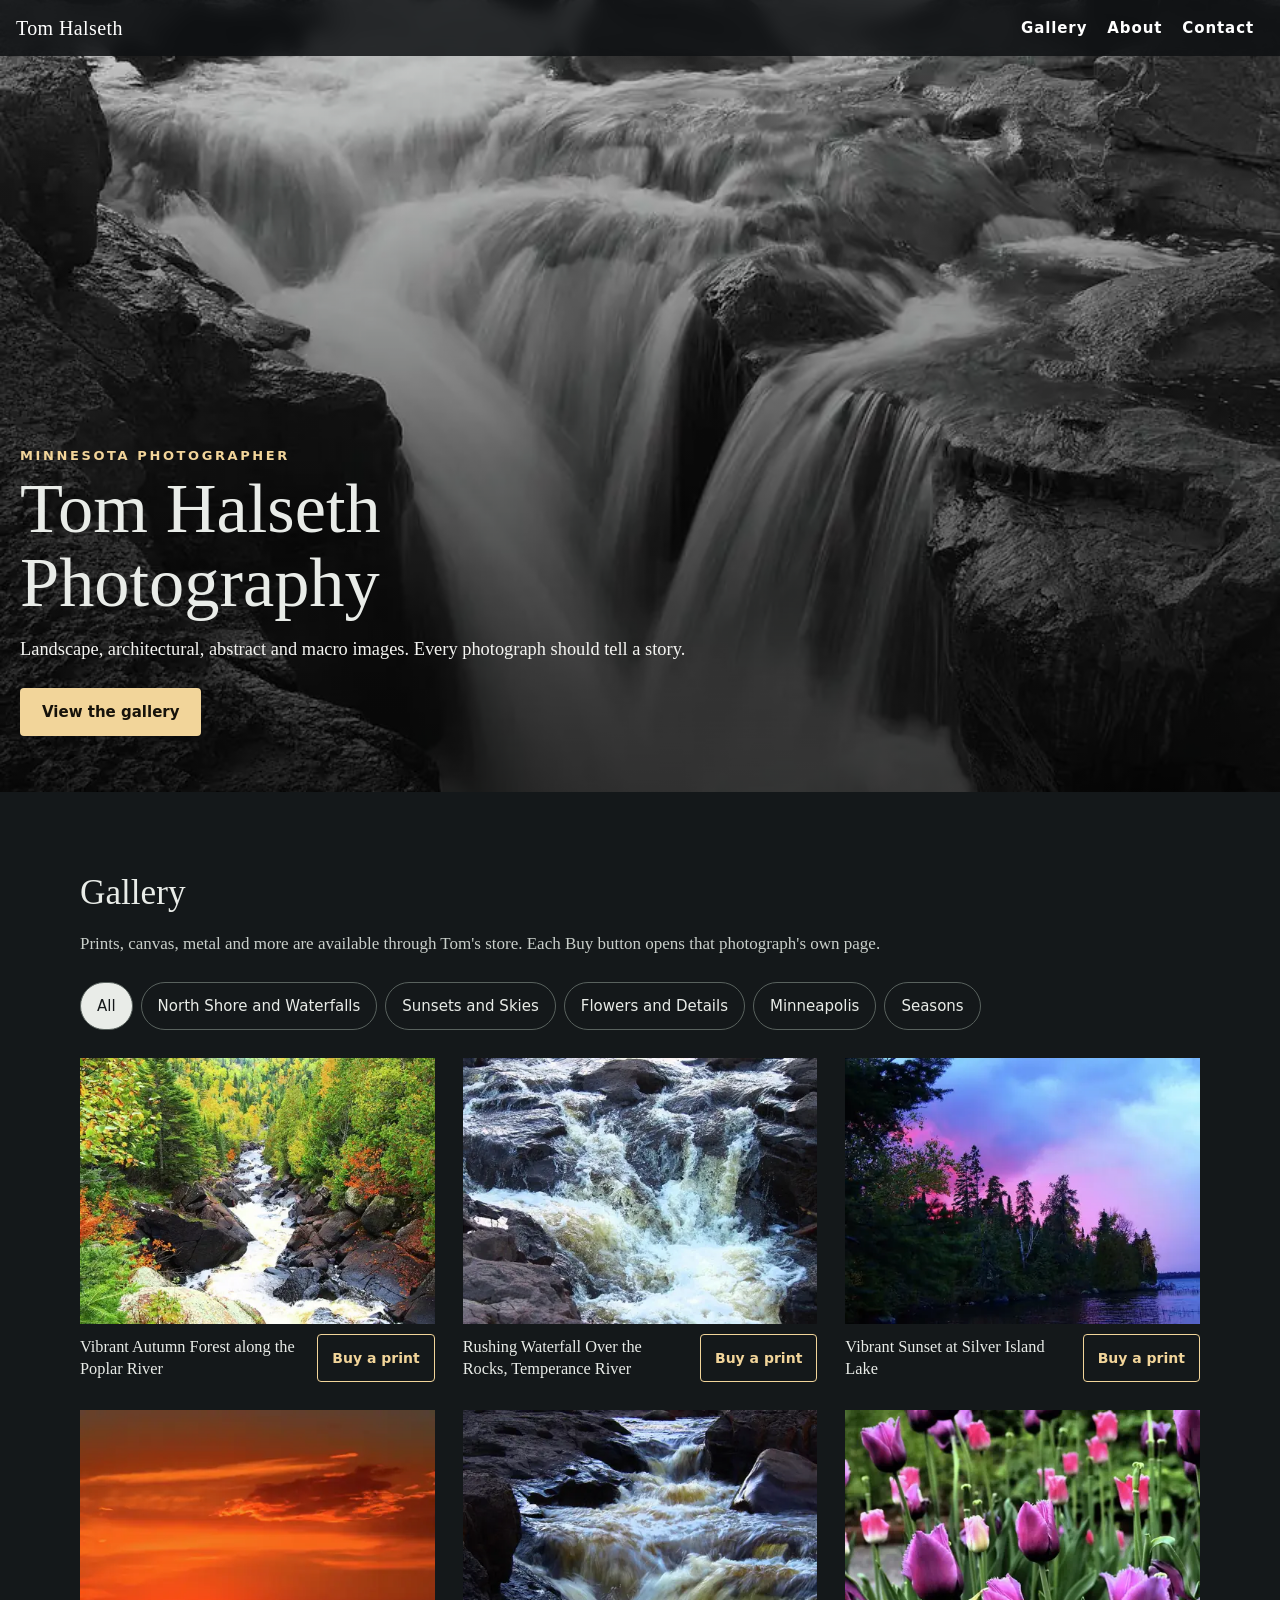
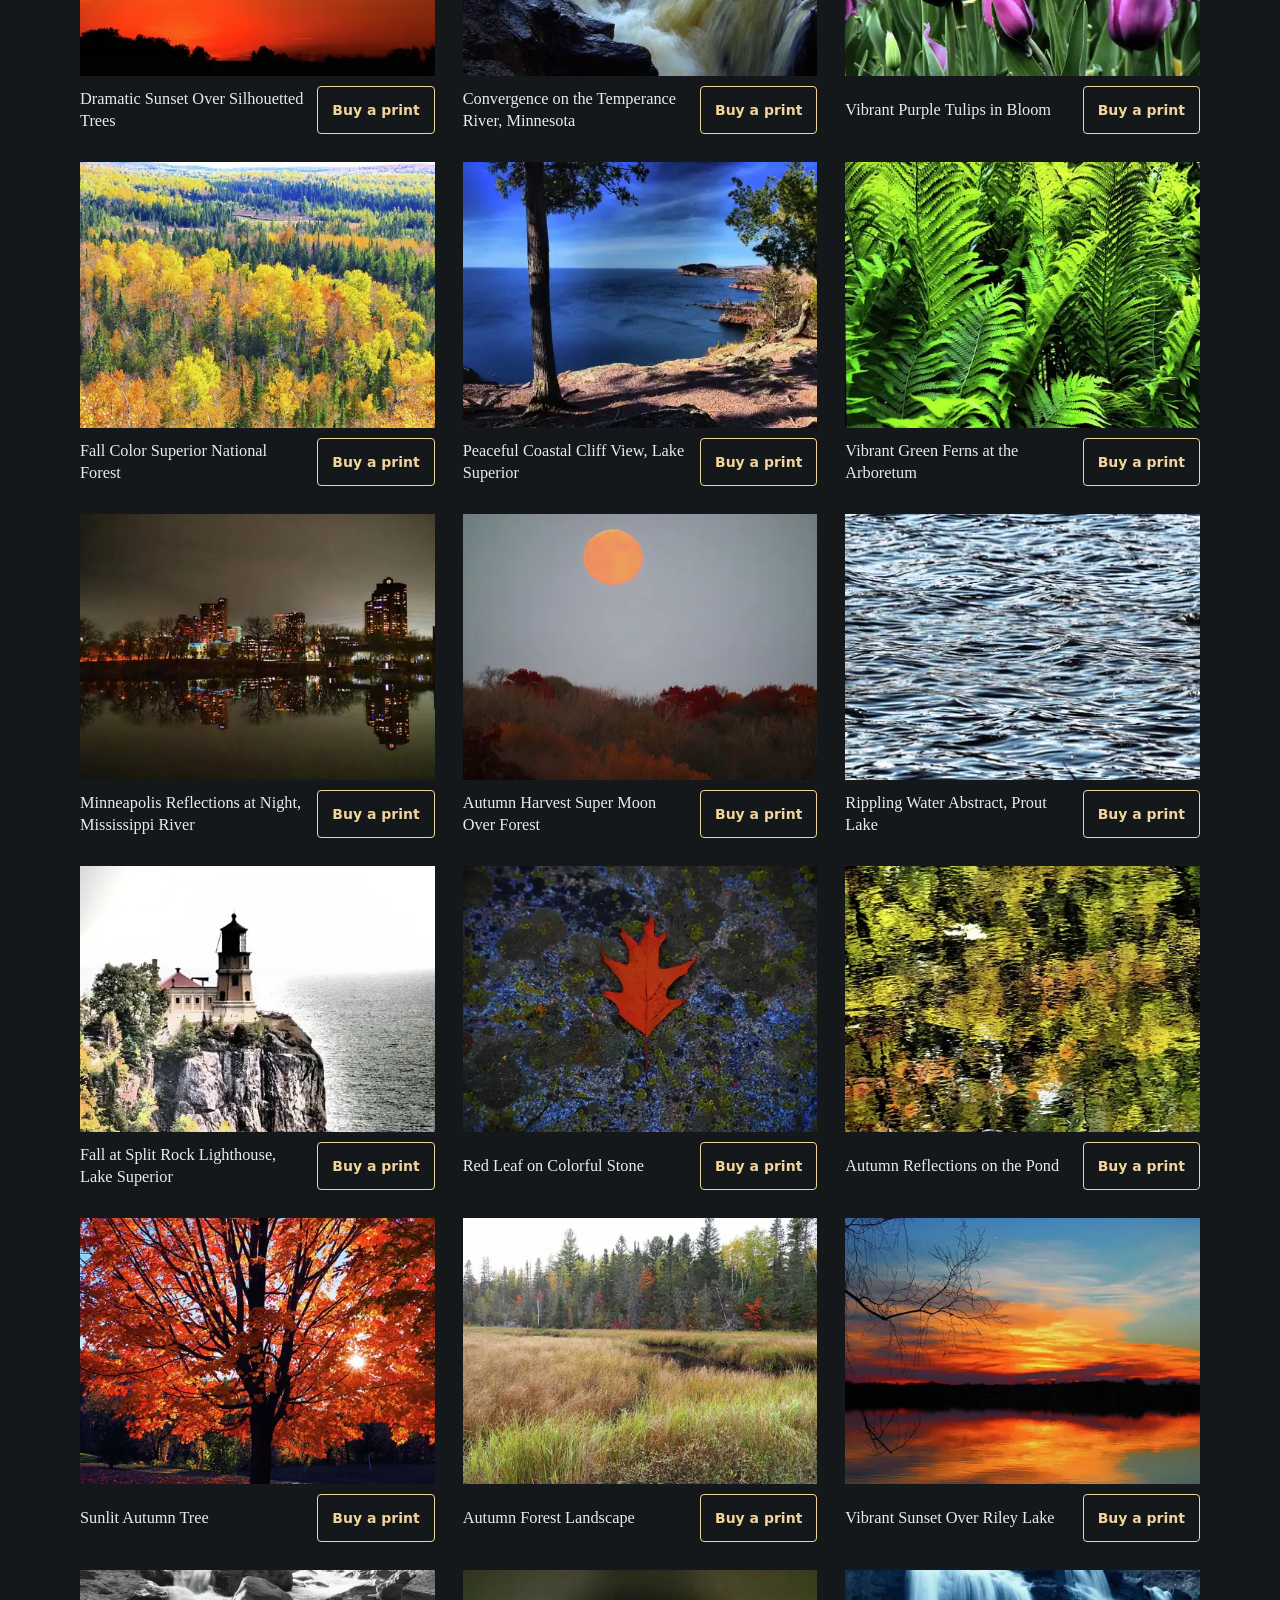
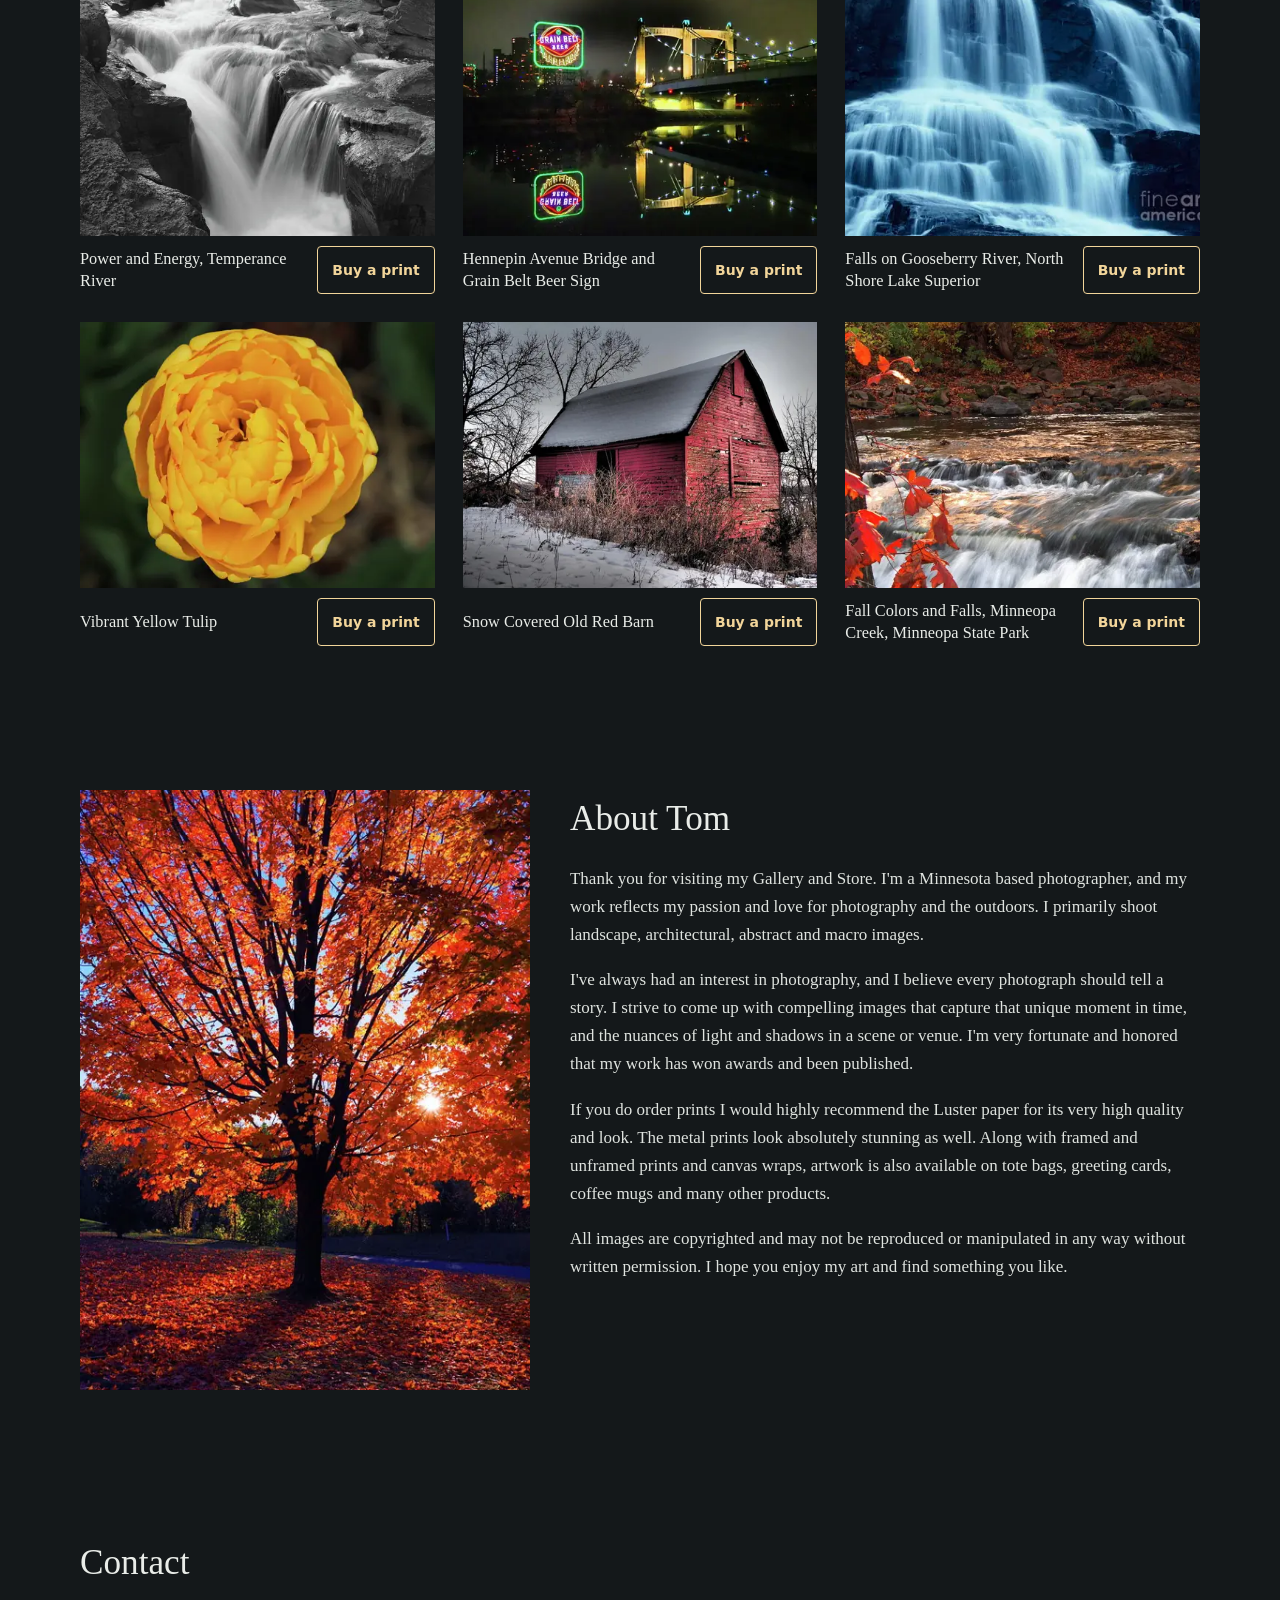
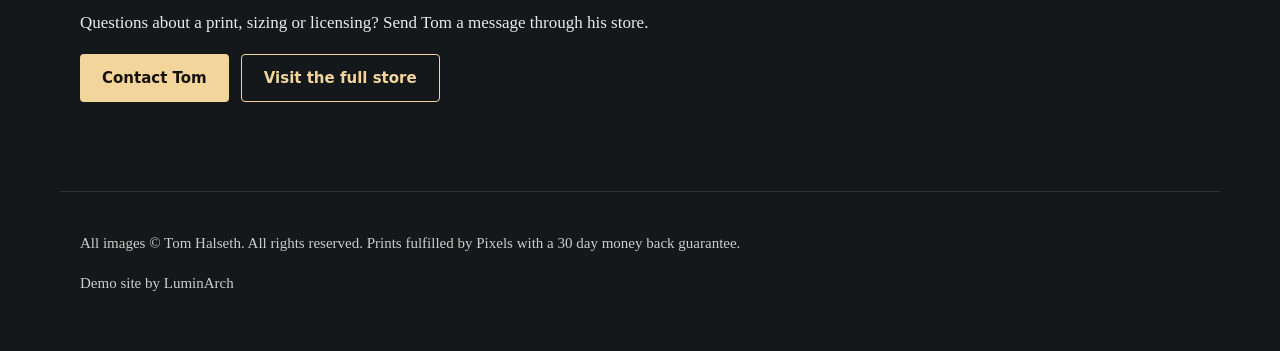
==== index.html @ 90cda613 "Tom Halseth demo portfolio" ====
<!doctype html><html lang="en"><head><meta charset="utf-8"><meta name="viewport" content="width=device-width,initial-scale=1">
<title>Tom Halseth Photography | Minnesota Landscape Photographer</title>
<meta name="description" content="Tom Halseth is a Minnesota based photographer of landscape, architectural, abstract and macro images, from Lake Superior&#x27;s North Shore to Minneapolis."><meta name="robots" content="noindex, nofollow"><link rel="canonical" href="https://daveo820.github.io/tom-halseth-demo/">
<meta property="og:title" content="Tom Halseth Photography"><meta property="og:description" content="Tom Halseth is a Minnesota based photographer of landscape, architectural, abstract and macro images, from Lake Superior&#x27;s North Shore to Minneapolis."><meta property="og:image" content="https://daveo820.github.io/tom-halseth-demo/img/power-and-energy-temperance-river-tom-halseth-900.webp"><link rel="icon" href="data:,"><meta name="theme-color" content="#14181a">
<link rel="preload" as="image" href="img/power-and-energy-temperance-river-tom-halseth-hero.webp" fetchpriority="high">
<style>*{box-sizing:border-box}html{scroll-behavior:smooth}body{margin:0;font:17px/1.65 Georgia,"Iowan Old Style",serif;color:#e9ece8;background:#14181a}
a{color:#f2d59a}img{max-width:100%;height:auto;display:block}
.skip{position:absolute;left:-999px;top:0;background:#f2d59a;color:#111;padding:12px}.skip:focus{left:8px;z-index:9}
.vh{position:absolute;width:1px;height:1px;overflow:hidden;clip:rect(0 0 0 0)}
.top{position:fixed;inset:0 0 auto;z-index:5;display:flex;justify-content:space-between;align-items:center;padding:4px 16px;background:rgba(14,17,19,.86);backdrop-filter:blur(8px)}
.brand,.top nav a{color:#fff;text-decoration:none;min-height:48px;display:inline-flex;align-items:center;padding:0 10px;font:600 15px/1 system-ui,sans-serif;letter-spacing:.06em}
.brand{font:400 20px/1 Georgia,serif;letter-spacing:.02em;padding-left:0}
.hero{position:relative;min-height:88vh;display:grid;align-items:end;overflow:hidden}
.hero>img{position:absolute;inset:0;width:100%;height:100%;object-fit:cover}
.hero:after{content:"";position:absolute;inset:0;background:linear-gradient(180deg,rgba(0,0,0,.15),rgba(0,0,0,.72))}
.hero-t{position:relative;z-index:1;padding:0 20px 56px;max-width:760px}
.eyebrow{font:600 13px/1 system-ui,sans-serif;letter-spacing:.2em;text-transform:uppercase;color:#f2d59a;margin:0 0 10px}
h1{font-weight:400;font-size:clamp(2.3rem,7vw,4.4rem);line-height:1.05;margin:0 0 14px}
.lede{font-size:1.15rem;margin:0 0 24px;color:#f4f4f1}
.btn{display:inline-flex;align-items:center;min-height:48px;padding:0 22px;border-radius:4px;background:#f2d59a;color:#16120a;font:600 15px/1 system-ui,sans-serif;text-decoration:none}
.btn.ghost{background:transparent;color:#f2d59a;border:1px solid #f2d59a}
.wrap{max-width:1160px;margin:0 auto;padding:72px 20px}
h2{font-weight:400;font-size:2.2rem;margin:0 0 8px}.sub{color:#c9cfca;margin:0 0 24px}
.filters{display:flex;flex-wrap:wrap;gap:8px;margin-bottom:28px}
.f{min-height:48px;padding:0 16px;border-radius:24px;border:1px solid #59625e;background:transparent;color:#e9ece8;font:500 15px system-ui,sans-serif;cursor:pointer}
.f[aria-pressed=true]{background:#e9ece8;color:#14181a}
.grid{list-style:none;padding:0;margin:0;display:grid;gap:28px;grid-template-columns:repeat(auto-fill,minmax(300px,1fr))}
.card[hidden]{display:none}.open{all:unset;cursor:zoom-in;display:block;aspect-ratio:4/3;overflow:hidden;background:#20262a}
.open img{width:100%;height:100%;object-fit:cover;transition:transform .5s}.open:hover img{transform:scale(1.03)}.open:focus-visible{outline:3px solid #f2d59a}
.meta{display:flex;justify-content:space-between;align-items:center;gap:12px;padding-top:10px}
h3{font-weight:400;font-size:1.02rem;margin:0;line-height:1.35}
.buy{flex:none;min-height:48px;display:inline-flex;align-items:center;padding:0 14px;border:1px solid #f2d59a;border-radius:4px;color:#f2d59a;text-decoration:none;font:600 14px system-ui,sans-serif}
.about{display:grid;gap:40px;align-items:start}@media(min-width:800px){.about{grid-template-columns:1fr 1.4fr}}
.about p{color:#dfe3df}.row{display:flex;gap:12px;flex-wrap:wrap}
.foot{padding-top:24px;padding-bottom:40px;border-top:1px solid #2b3236;color:#c9cfca;font-size:15px}
dialog{border:0;padding:0;background:rgba(8,10,11,.96);color:#fff;width:100vw;height:100vh;max-width:none;max-height:none}
dialog[open]{display:flex;align-items:center;justify-content:center}dialog figure{margin:0;max-width:min(1100px,92vw)}
dialog img{max-height:78vh;width:auto;margin:auto}figcaption{display:flex;justify-content:space-between;align-items:center;gap:12px;padding-top:12px}
.x,.nav{position:absolute;min-width:48px;min-height:48px;border:0;background:rgba(255,255,255,.12);color:#fff;font-size:28px;border-radius:24px;cursor:pointer}
.x{top:12px;right:12px}.prev{left:8px}.next{right:8px}
@media(max-width:600px){.top nav a{padding:0 7px;font-size:14px}.brand{font-size:17px}.hero{min-height:78vh}.nav{bottom:16px}}
</style>
<script type="application/ld+json">[{"@context": "https://schema.org", "@type": "Person", "name": "Tom Halseth", "jobTitle": "Photographer", "url": "https://daveo820.github.io/tom-halseth-demo/", "image": "https://daveo820.github.io/tom-halseth-demo/img/power-and-energy-temperance-river-tom-halseth-900.webp", "homeLocation": {"@type": "Place", "name": "Minnesota"}, "sameAs": ["https://tom-halseth.pixels.com"], "description": "Tom Halseth is a Minnesota based photographer of landscape, architectural, abstract and macro images, from Lake Superior's North Shore to Minneapolis."}, {"@context": "https://schema.org", "@type": "ImageGallery", "name": "Tom Halseth Photography", "url": "https://daveo820.github.io/tom-halseth-demo/", "author": {"@type": "Person", "name": "Tom Halseth"}, "image": [{"@type": "ImageObject", "name": "Vibrant Autumn Forest along the Poplar River", "contentUrl": "https://daveo820.github.io/tom-halseth-demo/img/vibrant-autumn-forest-along-the-poplar-river-tom-halseth-900.webp", "url": "https://tom-halseth.pixels.com/featured/vibrant-autumn-forest-along-the-poplar-river-tom-halseth.html", "creator": {"@type": "Person", "name": "Tom Halseth"}}, {"@type": "ImageObject", "name": "Rushing Waterfall Over the Rocks, Temperance River", "contentUrl": "https://daveo820.github.io/tom-halseth-demo/img/rushing-waterfall-over-the-rocks-temperance-river-tom-halseth-900.webp", "url": "https://tom-halseth.pixels.com/featured/rushing-waterfall-over-the-rocks-temperance-river-tom-halseth.html", "creator": {"@type": "Person", "name": "Tom Halseth"}}, {"@type": "ImageObject", "name": "Vibrant Sunset at Silver Island Lake", "contentUrl": "https://daveo820.github.io/tom-halseth-demo/img/vibrant-sunset-over-a-bay-at-silver-island-lake-tom-halseth-900.webp", "url": "https://tom-halseth.pixels.com/featured/vibrant-sunset-over-a-bay-at-silver-island-lake-tom-halseth.html", "creator": {"@type": "Person", "name": "Tom Halseth"}}, {"@type": "ImageObject", "name": "Dramatic Sunset Over Silhouetted Trees", "contentUrl": "https://daveo820.github.io/tom-halseth-demo/img/dramatic-sunset-over-silhouetted-trees-tom-halseth-900.webp", "url": "https://tom-halseth.pixels.com/featured/dramatic-sunset-over-silhouetted-trees-tom-halseth.html", "creator": {"@type": "Person", "name": "Tom Halseth"}}, {"@type": "ImageObject", "name": "Convergence on the Temperance River, Minnesota", "contentUrl": "https://daveo820.github.io/tom-halseth-demo/img/convergence-on-the-temperance-river-tom-halseth-900.webp", "url": "https://tom-halseth.pixels.com/featured/convergence-on-the-temperance-river-tom-halseth.html", "creator": {"@type": "Person", "name": "Tom Halseth"}}, {"@type": "ImageObject", "name": "Vibrant Purple Tulips in Bloom", "contentUrl": "https://daveo820.github.io/tom-halseth-demo/img/vibrant-purple-tulips-in-bloom-tom-halseth-900.webp", "url": "https://tom-halseth.pixels.com/featured/vibrant-purple-tulips-in-bloom-tom-halseth.html", "creator": {"@type": "Person", "name": "Tom Halseth"}}, {"@type": "ImageObject", "name": "Fall Color Superior National Forest", "contentUrl": "https://daveo820.github.io/tom-halseth-demo/img/fall-in-superior-national-forest-tom-halseth-900.webp", "url": "https://tom-halseth.pixels.com/featured/fall-color-superior-national-forest-tom-halseth.html", "creator": {"@type": "Person", "name": "Tom Halseth"}}, {"@type": "ImageObject", "name": "Peaceful Coastal Cliff View, Lake Superior", "contentUrl": "https://daveo820.github.io/tom-halseth-demo/img/peaceful-coastal-cliff-view-lake-superior-tom-halseth-900.webp", "url": "https://tom-halseth.pixels.com/featured/peaceful-coastal-cliff-view-lake-superior-tom-halseth.html", "creator": {"@type": "Person", "name": "Tom Halseth"}}, {"@type": "ImageObject", "name": "Vibrant Green Ferns at the Arboretum", "contentUrl": "https://daveo820.github.io/tom-halseth-demo/img/vibrant-green-ferns-at-the-arboretum-tom-halseth-900.webp", "url": "https://tom-halseth.pixels.com/featured/vibrant-green-ferns-at-the-arboretum-tom-halseth.html", "creator": {"@type": "Person", "name": "Tom Halseth"}}, {"@type": "ImageObject", "name": "Minneapolis Reflections at Night, Mississippi River", "contentUrl": "https://daveo820.github.io/tom-halseth-demo/img/minneapolis-reflections-at-night-mississippi-river-tom-halseth-900.webp", "url": "https://tom-halseth.pixels.com/featured/minneapolis-reflections-at-night-mississippi-river-tom-halseth.html", "creator": {"@type": "Person", "name": "Tom Halseth"}}, {"@type": "ImageObject", "name": "Autumn Harvest Super Moon Over Forest", "contentUrl": "https://daveo820.github.io/tom-halseth-demo/img/autumn-harvest-super-moon-over-forest-tom-halseth-900.webp", "url": "https://tom-halseth.pixels.com/featured/autumn-harvest-super-moon-over-forest-tom-halseth.html", "creator": {"@type": "Person", "name": "Tom Halseth"}}, {"@type": "ImageObject", "name": "Rippling Water Abstract, Prout Lake", "contentUrl": "https://daveo820.github.io/tom-halseth-demo/img/rippling-water-abstract-prout-lake-tom-halseth-900.webp", "url": "https://tom-halseth.pixels.com/featured/rippling-water-abstract-prout-lake-tom-halseth.html", "creator": {"@type": "Person", "name": "Tom Halseth"}}, {"@type": "ImageObject", "name": "Fall at Split Rock Lighthouse, Lake Superior", "contentUrl": "https://daveo820.github.io/tom-halseth-demo/img/fall-at-split-rock-lighthouse-lake-superior-tom-halseth-900.webp", "url": "https://tom-halseth.pixels.com/featured/fall-at-split-rock-lighthouse-lake-superior-tom-halseth.html", "creator": {"@type": "Person", "name": "Tom Halseth"}}, {"@type": "ImageObject", "name": "Red Leaf on Colorful Stone", "contentUrl": "https://daveo820.github.io/tom-halseth-demo/img/red-leaf-on-colorful-stone-tom-halseth-900.webp", "url": "https://tom-halseth.pixels.com/featured/red-leaf-on-colorful-stone-tom-halseth.html", "creator": {"@type": "Person", "name": "Tom Halseth"}}, {"@type": "ImageObject", "name": "Autumn Reflections on the Pond", "contentUrl": "https://daveo820.github.io/tom-halseth-demo/img/autumn-reflections-on-the-pond-tom-halseth-900.webp", "url": "https://tom-halseth.pixels.com/featured/autumn-reflections-on-the-pond-tom-halseth.html", "creator": {"@type": "Person", "name": "Tom Halseth"}}, {"@type": "ImageObject", "name": "Sunlit Autumn Tree", "contentUrl": "https://daveo820.github.io/tom-halseth-demo/img/sunlit-autumn-tree-tom-halseth-900.webp", "url": "https://tom-halseth.pixels.com/featured/sunlit-autumn-tree-tom-halseth.html", "creator": {"@type": "Person", "name": "Tom Halseth"}}, {"@type": "ImageObject", "name": "Autumn Forest Landscape", "contentUrl": "https://daveo820.github.io/tom-halseth-demo/img/autumn-forest-landscape-tom-halseth-900.webp", "url": "https://tom-halseth.pixels.com/featured/autumn-forest-landscape-tom-halseth.html", "creator": {"@type": "Person", "name": "Tom Halseth"}}, {"@type": "ImageObject", "name": "Vibrant Sunset Over Riley Lake", "contentUrl": "https://daveo820.github.io/tom-halseth-demo/img/vibrant-sunset-over-riley-lake-tom-halseth-900.webp", "url": "https://tom-halseth.pixels.com/featured/vibrant-sunset-over-riley-lake-tom-halseth.html", "creator": {"@type": "Person", "name": "Tom Halseth"}}, {"@type": "ImageObject", "name": "Power and Energy, Temperance River", "contentUrl": "https://daveo820.github.io/tom-halseth-demo/img/power-and-energy-temperance-river-tom-halseth-900.webp", "url": "https://tom-halseth.pixels.com/featured/power-and-energy-temperance-river-tom-halseth.html", "creator": {"@type": "Person", "name": "Tom Halseth"}}, {"@type": "ImageObject", "name": "Hennepin Avenue Bridge and Grain Belt Beer Sign", "contentUrl": "https://daveo820.github.io/tom-halseth-demo/img/hennepin-avenue-bridge-and-grain-belt-beer-sign-tom-halseth-900.webp", "url": "https://tom-halseth.pixels.com/featured/hennepin-avenue-bridge-and-grain-belt-beer-sign-tom-halseth.html", "creator": {"@type": "Person", "name": "Tom Halseth"}}, {"@type": "ImageObject", "name": "Falls on Gooseberry River, North Shore Lake Superior", "contentUrl": "https://daveo820.github.io/tom-halseth-demo/img/at-the-falls-tom-halseth-900.webp", "url": "https://tom-halseth.pixels.com/featured/falls-on-gooseberry-river-north-shore-lake-superior-tom-halseth.html", "creator": {"@type": "Person", "name": "Tom Halseth"}}, {"@type": "ImageObject", "name": "Vibrant Yellow Tulip", "contentUrl": "https://daveo820.github.io/tom-halseth-demo/img/vibrant-yellow-tulip-tom-halseth-900.webp", "url": "https://tom-halseth.pixels.com/featured/vibrant-yellow-tulip-tom-halseth.html", "creator": {"@type": "Person", "name": "Tom Halseth"}}, {"@type": "ImageObject", "name": "Snow Covered Old Red Barn", "contentUrl": "https://daveo820.github.io/tom-halseth-demo/img/abandoned-but-still-standin-tom-halseth-900.webp", "url": "https://tom-halseth.pixels.com/featured/snow-covered-old-red-barn-tom-halseth.html", "creator": {"@type": "Person", "name": "Tom Halseth"}}, {"@type": "ImageObject", "name": "Fall Colors and Falls, Minneopa Creek, Minneopa State Park", "contentUrl": "https://daveo820.github.io/tom-halseth-demo/img/fall-at-minneopa-creek-minneopa-state-park-tom-halseth-900.webp", "url": "https://tom-halseth.pixels.com/featured/fall-colors-and-falls-minneopa-creek-minneopa-state-park-tom-halseth.html", "creator": {"@type": "Person", "name": "Tom Halseth"}}]}]</script></head><body>
<a class="skip" href="#main">Skip to content</a>
<header class="top"><a class="brand" href="#top">Tom Halseth</a><nav aria-label="Main"><a href="#gallery">Gallery</a><a href="#about">About</a><a href="#contact">Contact</a></nav></header>
<main id="main">
<section class="hero" id="top"><img src="img/power-and-energy-temperance-river-tom-halseth-hero.webp" width="900" height="675" alt="Power and Energy, Temperance River, photograph by Tom Halseth" fetchpriority="high" decoding="async">
<div class="hero-t"><p class="eyebrow">Minnesota photographer</p><h1>Tom Halseth Photography</h1><p class="lede">Landscape, architectural, abstract and macro images. Every photograph should tell a story.</p><a class="btn" href="#gallery">View the gallery</a></div></section>
<section id="gallery" class="wrap" aria-labelledby="g-h"><h2 id="g-h">Gallery</h2><p class="sub">Prints, canvas, metal and more are available through Tom's store. Each Buy button opens that photograph's own page.</p>
<div class="filters" role="group" aria-label="Filter by collection"><button type="button" class="f" data-f="all" aria-pressed="true">All</button><button type="button" class="f" data-f="north" aria-pressed="false">North Shore and Waterfalls</button><button type="button" class="f" data-f="sky" aria-pressed="false">Sunsets and Skies</button><button type="button" class="f" data-f="macro" aria-pressed="false">Flowers and Details</button><button type="button" class="f" data-f="city" aria-pressed="false">Minneapolis</button><button type="button" class="f" data-f="seasons" aria-pressed="false">Seasons</button></div>
<ul class="grid"><li class="card" data-c="north"><button class="open" type="button" data-i="0" aria-label="View Vibrant Autumn Forest along the Poplar River larger"><img src="img/vibrant-autumn-forest-along-the-poplar-river-tom-halseth-480.webp" srcset="img/vibrant-autumn-forest-along-the-poplar-river-tom-halseth-480.webp 480w, img/vibrant-autumn-forest-along-the-poplar-river-tom-halseth-900.webp 900w" sizes="(min-width:1100px) 360px,(min-width:700px) 45vw,100vw" width="900" height="675" alt="Vibrant Autumn Forest along the Poplar River, photograph by Tom Halseth" loading="lazy" decoding="async"></button><div class="meta"><h3>Vibrant Autumn Forest along the Poplar River</h3><a class="buy" href="https://tom-halseth.pixels.com/featured/vibrant-autumn-forest-along-the-poplar-river-tom-halseth.html" rel="noopener">Buy a print<span class="vh"> of Vibrant Autumn Forest along the Poplar River</span></a></div></li><li class="card" data-c="north"><button class="open" type="button" data-i="1" aria-label="View Rushing Waterfall Over the Rocks, Temperance River larger"><img src="img/rushing-waterfall-over-the-rocks-temperance-river-tom-halseth-480.webp" srcset="img/rushing-waterfall-over-the-rocks-temperance-river-tom-halseth-480.webp 480w, img/rushing-waterfall-over-the-rocks-temperance-river-tom-halseth-900.webp 900w" sizes="(min-width:1100px) 360px,(min-width:700px) 45vw,100vw" width="900" height="675" alt="Rushing Waterfall Over the Rocks, Temperance River, photograph by Tom Halseth" loading="lazy" decoding="async"></button><div class="meta"><h3>Rushing Waterfall Over the Rocks, Temperance River</h3><a class="buy" href="https://tom-halseth.pixels.com/featured/rushing-waterfall-over-the-rocks-temperance-river-tom-halseth.html" rel="noopener">Buy a print<span class="vh"> of Rushing Waterfall Over the Rocks, Temperance River</span></a></div></li><li class="card" data-c="sky"><button class="open" type="button" data-i="2" aria-label="View Vibrant Sunset at Silver Island Lake larger"><img src="img/vibrant-sunset-over-a-bay-at-silver-island-lake-tom-halseth-480.webp" srcset="img/vibrant-sunset-over-a-bay-at-silver-island-lake-tom-halseth-480.webp 480w, img/vibrant-sunset-over-a-bay-at-silver-island-lake-tom-halseth-900.webp 900w" sizes="(min-width:1100px) 360px,(min-width:700px) 45vw,100vw" width="900" height="675" alt="Vibrant Sunset at Silver Island Lake, photograph by Tom Halseth" loading="lazy" decoding="async"></button><div class="meta"><h3>Vibrant Sunset at Silver Island Lake</h3><a class="buy" href="https://tom-halseth.pixels.com/featured/vibrant-sunset-over-a-bay-at-silver-island-lake-tom-halseth.html" rel="noopener">Buy a print<span class="vh"> of Vibrant Sunset at Silver Island Lake</span></a></div></li><li class="card" data-c="sky"><button class="open" type="button" data-i="3" aria-label="View Dramatic Sunset Over Silhouetted Trees larger"><img src="img/dramatic-sunset-over-silhouetted-trees-tom-halseth-480.webp" srcset="img/dramatic-sunset-over-silhouetted-trees-tom-halseth-480.webp 480w, img/dramatic-sunset-over-silhouetted-trees-tom-halseth-900.webp 900w" sizes="(min-width:1100px) 360px,(min-width:700px) 45vw,100vw" width="900" height="675" alt="Dramatic Sunset Over Silhouetted Trees, photograph by Tom Halseth" loading="lazy" decoding="async"></button><div class="meta"><h3>Dramatic Sunset Over Silhouetted Trees</h3><a class="buy" href="https://tom-halseth.pixels.com/featured/dramatic-sunset-over-silhouetted-trees-tom-halseth.html" rel="noopener">Buy a print<span class="vh"> of Dramatic Sunset Over Silhouetted Trees</span></a></div></li><li class="card" data-c="north"><button class="open" type="button" data-i="4" aria-label="View Convergence on the Temperance River, Minnesota larger"><img src="img/convergence-on-the-temperance-river-tom-halseth-480.webp" srcset="img/convergence-on-the-temperance-river-tom-halseth-480.webp 480w, img/convergence-on-the-temperance-river-tom-halseth-900.webp 900w" sizes="(min-width:1100px) 360px,(min-width:700px) 45vw,100vw" width="900" height="675" alt="Convergence on the Temperance River, Minnesota, photograph by Tom Halseth" loading="lazy" decoding="async"></button><div class="meta"><h3>Convergence on the Temperance River, Minnesota</h3><a class="buy" href="https://tom-halseth.pixels.com/featured/convergence-on-the-temperance-river-tom-halseth.html" rel="noopener">Buy a print<span class="vh"> of Convergence on the Temperance River, Minnesota</span></a></div></li><li class="card" data-c="macro"><button class="open" type="button" data-i="5" aria-label="View Vibrant Purple Tulips in Bloom larger"><img src="img/vibrant-purple-tulips-in-bloom-tom-halseth-480.webp" srcset="img/vibrant-purple-tulips-in-bloom-tom-halseth-480.webp 480w, img/vibrant-purple-tulips-in-bloom-tom-halseth-900.webp 900w" sizes="(min-width:1100px) 360px,(min-width:700px) 45vw,100vw" width="900" height="675" alt="Vibrant Purple Tulips in Bloom, photograph by Tom Halseth" loading="lazy" decoding="async"></button><div class="meta"><h3>Vibrant Purple Tulips in Bloom</h3><a class="buy" href="https://tom-halseth.pixels.com/featured/vibrant-purple-tulips-in-bloom-tom-halseth.html" rel="noopener">Buy a print<span class="vh"> of Vibrant Purple Tulips in Bloom</span></a></div></li><li class="card" data-c="north"><button class="open" type="button" data-i="6" aria-label="View Fall Color Superior National Forest larger"><img src="img/fall-in-superior-national-forest-tom-halseth-480.webp" srcset="img/fall-in-superior-national-forest-tom-halseth-480.webp 480w, img/fall-in-superior-national-forest-tom-halseth-900.webp 900w" sizes="(min-width:1100px) 360px,(min-width:700px) 45vw,100vw" width="900" height="675" alt="Fall Color Superior National Forest, photograph by Tom Halseth" loading="lazy" decoding="async"></button><div class="meta"><h3>Fall Color Superior National Forest</h3><a class="buy" href="https://tom-halseth.pixels.com/featured/fall-color-superior-national-forest-tom-halseth.html" rel="noopener">Buy a print<span class="vh"> of Fall Color Superior National Forest</span></a></div></li><li class="card" data-c="north"><button class="open" type="button" data-i="7" aria-label="View Peaceful Coastal Cliff View, Lake Superior larger"><img src="img/peaceful-coastal-cliff-view-lake-superior-tom-halseth-480.webp" srcset="img/peaceful-coastal-cliff-view-lake-superior-tom-halseth-480.webp 480w, img/peaceful-coastal-cliff-view-lake-superior-tom-halseth-900.webp 900w" sizes="(min-width:1100px) 360px,(min-width:700px) 45vw,100vw" width="900" height="675" alt="Peaceful Coastal Cliff View, Lake Superior, photograph by Tom Halseth" loading="lazy" decoding="async"></button><div class="meta"><h3>Peaceful Coastal Cliff View, Lake Superior</h3><a class="buy" href="https://tom-halseth.pixels.com/featured/peaceful-coastal-cliff-view-lake-superior-tom-halseth.html" rel="noopener">Buy a print<span class="vh"> of Peaceful Coastal Cliff View, Lake Superior</span></a></div></li><li class="card" data-c="macro"><button class="open" type="button" data-i="8" aria-label="View Vibrant Green Ferns at the Arboretum larger"><img src="img/vibrant-green-ferns-at-the-arboretum-tom-halseth-480.webp" srcset="img/vibrant-green-ferns-at-the-arboretum-tom-halseth-480.webp 480w, img/vibrant-green-ferns-at-the-arboretum-tom-halseth-900.webp 900w" sizes="(min-width:1100px) 360px,(min-width:700px) 45vw,100vw" width="900" height="675" alt="Vibrant Green Ferns at the Arboretum, photograph by Tom Halseth" loading="lazy" decoding="async"></button><div class="meta"><h3>Vibrant Green Ferns at the Arboretum</h3><a class="buy" href="https://tom-halseth.pixels.com/featured/vibrant-green-ferns-at-the-arboretum-tom-halseth.html" rel="noopener">Buy a print<span class="vh"> of Vibrant Green Ferns at the Arboretum</span></a></div></li><li class="card" data-c="city"><button class="open" type="button" data-i="9" aria-label="View Minneapolis Reflections at Night, Mississippi River larger"><img src="img/minneapolis-reflections-at-night-mississippi-river-tom-halseth-480.webp" srcset="img/minneapolis-reflections-at-night-mississippi-river-tom-halseth-480.webp 480w, img/minneapolis-reflections-at-night-mississippi-river-tom-halseth-900.webp 900w" sizes="(min-width:1100px) 360px,(min-width:700px) 45vw,100vw" width="900" height="675" alt="Minneapolis Reflections at Night, Mississippi River, photograph by Tom Halseth" loading="lazy" decoding="async"></button><div class="meta"><h3>Minneapolis Reflections at Night, Mississippi River</h3><a class="buy" href="https://tom-halseth.pixels.com/featured/minneapolis-reflections-at-night-mississippi-river-tom-halseth.html" rel="noopener">Buy a print<span class="vh"> of Minneapolis Reflections at Night, Mississippi River</span></a></div></li><li class="card" data-c="sky"><button class="open" type="button" data-i="10" aria-label="View Autumn Harvest Super Moon Over Forest larger"><img src="img/autumn-harvest-super-moon-over-forest-tom-halseth-480.webp" srcset="img/autumn-harvest-super-moon-over-forest-tom-halseth-480.webp 480w, img/autumn-harvest-super-moon-over-forest-tom-halseth-900.webp 900w" sizes="(min-width:1100px) 360px,(min-width:700px) 45vw,100vw" width="900" height="675" alt="Autumn Harvest Super Moon Over Forest, photograph by Tom Halseth" loading="lazy" decoding="async"></button><div class="meta"><h3>Autumn Harvest Super Moon Over Forest</h3><a class="buy" href="https://tom-halseth.pixels.com/featured/autumn-harvest-super-moon-over-forest-tom-halseth.html" rel="noopener">Buy a print<span class="vh"> of Autumn Harvest Super Moon Over Forest</span></a></div></li><li class="card" data-c="macro"><button class="open" type="button" data-i="11" aria-label="View Rippling Water Abstract, Prout Lake larger"><img src="img/rippling-water-abstract-prout-lake-tom-halseth-480.webp" srcset="img/rippling-water-abstract-prout-lake-tom-halseth-480.webp 480w, img/rippling-water-abstract-prout-lake-tom-halseth-900.webp 900w" sizes="(min-width:1100px) 360px,(min-width:700px) 45vw,100vw" width="900" height="506" alt="Rippling Water Abstract, Prout Lake, photograph by Tom Halseth" loading="lazy" decoding="async"></button><div class="meta"><h3>Rippling Water Abstract, Prout Lake</h3><a class="buy" href="https://tom-halseth.pixels.com/featured/rippling-water-abstract-prout-lake-tom-halseth.html" rel="noopener">Buy a print<span class="vh"> of Rippling Water Abstract, Prout Lake</span></a></div></li><li class="card" data-c="north"><button class="open" type="button" data-i="12" aria-label="View Fall at Split Rock Lighthouse, Lake Superior larger"><img src="img/fall-at-split-rock-lighthouse-lake-superior-tom-halseth-480.webp" srcset="img/fall-at-split-rock-lighthouse-lake-superior-tom-halseth-480.webp 480w, img/fall-at-split-rock-lighthouse-lake-superior-tom-halseth-900.webp 900w" sizes="(min-width:1100px) 360px,(min-width:700px) 45vw,100vw" width="900" height="675" alt="Fall at Split Rock Lighthouse, Lake Superior, photograph by Tom Halseth" loading="lazy" decoding="async"></button><div class="meta"><h3>Fall at Split Rock Lighthouse, Lake Superior</h3><a class="buy" href="https://tom-halseth.pixels.com/featured/fall-at-split-rock-lighthouse-lake-superior-tom-halseth.html" rel="noopener">Buy a print<span class="vh"> of Fall at Split Rock Lighthouse, Lake Superior</span></a></div></li><li class="card" data-c="macro"><button class="open" type="button" data-i="13" aria-label="View Red Leaf on Colorful Stone larger"><img src="img/red-leaf-on-colorful-stone-tom-halseth-480.webp" srcset="img/red-leaf-on-colorful-stone-tom-halseth-480.webp 480w, img/red-leaf-on-colorful-stone-tom-halseth-900.webp 900w" sizes="(min-width:1100px) 360px,(min-width:700px) 45vw,100vw" width="675" height="900" alt="Red Leaf on Colorful Stone, photograph by Tom Halseth" loading="lazy" decoding="async"></button><div class="meta"><h3>Red Leaf on Colorful Stone</h3><a class="buy" href="https://tom-halseth.pixels.com/featured/red-leaf-on-colorful-stone-tom-halseth.html" rel="noopener">Buy a print<span class="vh"> of Red Leaf on Colorful Stone</span></a></div></li><li class="card" data-c="seasons"><button class="open" type="button" data-i="14" aria-label="View Autumn Reflections on the Pond larger"><img src="img/autumn-reflections-on-the-pond-tom-halseth-480.webp" srcset="img/autumn-reflections-on-the-pond-tom-halseth-480.webp 480w, img/autumn-reflections-on-the-pond-tom-halseth-900.webp 900w" sizes="(min-width:1100px) 360px,(min-width:700px) 45vw,100vw" width="900" height="675" alt="Autumn Reflections on the Pond, photograph by Tom Halseth" loading="lazy" decoding="async"></button><div class="meta"><h3>Autumn Reflections on the Pond</h3><a class="buy" href="https://tom-halseth.pixels.com/featured/autumn-reflections-on-the-pond-tom-halseth.html" rel="noopener">Buy a print<span class="vh"> of Autumn Reflections on the Pond</span></a></div></li><li class="card" data-c="seasons"><button class="open" type="button" data-i="15" aria-label="View Sunlit Autumn Tree larger"><img src="img/sunlit-autumn-tree-tom-halseth-480.webp" srcset="img/sunlit-autumn-tree-tom-halseth-480.webp 480w, img/sunlit-autumn-tree-tom-halseth-900.webp 900w" sizes="(min-width:1100px) 360px,(min-width:700px) 45vw,100vw" width="675" height="900" alt="Sunlit Autumn Tree, photograph by Tom Halseth" loading="lazy" decoding="async"></button><div class="meta"><h3>Sunlit Autumn Tree</h3><a class="buy" href="https://tom-halseth.pixels.com/featured/sunlit-autumn-tree-tom-halseth.html" rel="noopener">Buy a print<span class="vh"> of Sunlit Autumn Tree</span></a></div></li><li class="card" data-c="seasons"><button class="open" type="button" data-i="16" aria-label="View Autumn Forest Landscape larger"><img src="img/autumn-forest-landscape-tom-halseth-480.webp" srcset="img/autumn-forest-landscape-tom-halseth-480.webp 480w, img/autumn-forest-landscape-tom-halseth-900.webp 900w" sizes="(min-width:1100px) 360px,(min-width:700px) 45vw,100vw" width="900" height="675" alt="Autumn Forest Landscape, photograph by Tom Halseth" loading="lazy" decoding="async"></button><div class="meta"><h3>Autumn Forest Landscape</h3><a class="buy" href="https://tom-halseth.pixels.com/featured/autumn-forest-landscape-tom-halseth.html" rel="noopener">Buy a print<span class="vh"> of Autumn Forest Landscape</span></a></div></li><li class="card" data-c="sky"><button class="open" type="button" data-i="17" aria-label="View Vibrant Sunset Over Riley Lake larger"><img src="img/vibrant-sunset-over-riley-lake-tom-halseth-480.webp" srcset="img/vibrant-sunset-over-riley-lake-tom-halseth-480.webp 480w, img/vibrant-sunset-over-riley-lake-tom-halseth-900.webp 900w" sizes="(min-width:1100px) 360px,(min-width:700px) 45vw,100vw" width="900" height="675" alt="Vibrant Sunset Over Riley Lake, photograph by Tom Halseth" loading="lazy" decoding="async"></button><div class="meta"><h3>Vibrant Sunset Over Riley Lake</h3><a class="buy" href="https://tom-halseth.pixels.com/featured/vibrant-sunset-over-riley-lake-tom-halseth.html" rel="noopener">Buy a print<span class="vh"> of Vibrant Sunset Over Riley Lake</span></a></div></li><li class="card" data-c="north"><button class="open" type="button" data-i="18" aria-label="View Power and Energy, Temperance River larger"><img src="img/power-and-energy-temperance-river-tom-halseth-480.webp" srcset="img/power-and-energy-temperance-river-tom-halseth-480.webp 480w, img/power-and-energy-temperance-river-tom-halseth-900.webp 900w" sizes="(min-width:1100px) 360px,(min-width:700px) 45vw,100vw" width="900" height="675" alt="Power and Energy, Temperance River, photograph by Tom Halseth" loading="lazy" decoding="async"></button><div class="meta"><h3>Power and Energy, Temperance River</h3><a class="buy" href="https://tom-halseth.pixels.com/featured/power-and-energy-temperance-river-tom-halseth.html" rel="noopener">Buy a print<span class="vh"> of Power and Energy, Temperance River</span></a></div></li><li class="card" data-c="city"><button class="open" type="button" data-i="19" aria-label="View Hennepin Avenue Bridge and Grain Belt Beer Sign larger"><img src="img/hennepin-avenue-bridge-and-grain-belt-beer-sign-tom-halseth-480.webp" srcset="img/hennepin-avenue-bridge-and-grain-belt-beer-sign-tom-halseth-480.webp 480w, img/hennepin-avenue-bridge-and-grain-belt-beer-sign-tom-halseth-900.webp 900w" sizes="(min-width:1100px) 360px,(min-width:700px) 45vw,100vw" width="900" height="675" alt="Hennepin Avenue Bridge and Grain Belt Beer Sign, photograph by Tom Halseth" loading="lazy" decoding="async"></button><div class="meta"><h3>Hennepin Avenue Bridge and Grain Belt Beer Sign</h3><a class="buy" href="https://tom-halseth.pixels.com/featured/hennepin-avenue-bridge-and-grain-belt-beer-sign-tom-halseth.html" rel="noopener">Buy a print<span class="vh"> of Hennepin Avenue Bridge and Grain Belt Beer Sign</span></a></div></li><li class="card" data-c="north"><button class="open" type="button" data-i="20" aria-label="View Falls on Gooseberry River, North Shore Lake Superior larger"><img src="img/at-the-falls-tom-halseth-480.webp" srcset="img/at-the-falls-tom-halseth-480.webp 480w, img/at-the-falls-tom-halseth-900.webp 900w" sizes="(min-width:1100px) 360px,(min-width:700px) 45vw,100vw" width="900" height="601" alt="Falls on Gooseberry River, North Shore Lake Superior, photograph by Tom Halseth" loading="lazy" decoding="async"></button><div class="meta"><h3>Falls on Gooseberry River, North Shore Lake Superior</h3><a class="buy" href="https://tom-halseth.pixels.com/featured/falls-on-gooseberry-river-north-shore-lake-superior-tom-halseth.html" rel="noopener">Buy a print<span class="vh"> of Falls on Gooseberry River, North Shore Lake Superior</span></a></div></li><li class="card" data-c="macro"><button class="open" type="button" data-i="21" aria-label="View Vibrant Yellow Tulip larger"><img src="img/vibrant-yellow-tulip-tom-halseth-480.webp" srcset="img/vibrant-yellow-tulip-tom-halseth-480.webp 480w, img/vibrant-yellow-tulip-tom-halseth-900.webp 900w" sizes="(min-width:1100px) 360px,(min-width:700px) 45vw,100vw" width="900" height="675" alt="Vibrant Yellow Tulip, photograph by Tom Halseth" loading="lazy" decoding="async"></button><div class="meta"><h3>Vibrant Yellow Tulip</h3><a class="buy" href="https://tom-halseth.pixels.com/featured/vibrant-yellow-tulip-tom-halseth.html" rel="noopener">Buy a print<span class="vh"> of Vibrant Yellow Tulip</span></a></div></li><li class="card" data-c="seasons"><button class="open" type="button" data-i="22" aria-label="View Snow Covered Old Red Barn larger"><img src="img/abandoned-but-still-standin-tom-halseth-480.webp" srcset="img/abandoned-but-still-standin-tom-halseth-480.webp 480w, img/abandoned-but-still-standin-tom-halseth-900.webp 900w" sizes="(min-width:1100px) 360px,(min-width:700px) 45vw,100vw" width="900" height="675" alt="Snow Covered Old Red Barn, photograph by Tom Halseth" loading="lazy" decoding="async"></button><div class="meta"><h3>Snow Covered Old Red Barn</h3><a class="buy" href="https://tom-halseth.pixels.com/featured/snow-covered-old-red-barn-tom-halseth.html" rel="noopener">Buy a print<span class="vh"> of Snow Covered Old Red Barn</span></a></div></li><li class="card" data-c="north"><button class="open" type="button" data-i="23" aria-label="View Fall Colors and Falls, Minneopa Creek, Minneopa State Park larger"><img src="img/fall-at-minneopa-creek-minneopa-state-park-tom-halseth-480.webp" srcset="img/fall-at-minneopa-creek-minneopa-state-park-tom-halseth-480.webp 480w, img/fall-at-minneopa-creek-minneopa-state-park-tom-halseth-900.webp 900w" sizes="(min-width:1100px) 360px,(min-width:700px) 45vw,100vw" width="675" height="900" alt="Fall Colors and Falls, Minneopa Creek, Minneopa State Park, photograph by Tom Halseth" loading="lazy" decoding="async"></button><div class="meta"><h3>Fall Colors and Falls, Minneopa Creek, Minneopa State Park</h3><a class="buy" href="https://tom-halseth.pixels.com/featured/fall-colors-and-falls-minneopa-creek-minneopa-state-park-tom-halseth.html" rel="noopener">Buy a print<span class="vh"> of Fall Colors and Falls, Minneopa Creek, Minneopa State Park</span></a></div></li></ul></section>
<section id="about" class="wrap about" aria-labelledby="a-h"><img src="img/sunlit-autumn-tree-tom-halseth-480.webp" width="675" height="900" alt="Sunlit Autumn Tree, photograph by Tom Halseth" loading="lazy" decoding="async"><div><h2 id="a-h">About Tom</h2><p>Thank you for visiting my Gallery and Store. I&#x27;m a Minnesota based photographer, and my work reflects my passion and love for photography and the outdoors. I primarily shoot landscape, architectural, abstract and macro images.</p><p>I&#x27;ve always had an interest in photography, and I believe every photograph should tell a story. I strive to come up with compelling images that capture that unique moment in time, and the nuances of light and shadows in a scene or venue. I&#x27;m very fortunate and honored that my work has won awards and been published.</p><p>If you do order prints I would highly recommend the Luster paper for its very high quality and look. The metal prints look absolutely stunning as well. Along with framed and unframed prints and canvas wraps, artwork is also available on tote bags, greeting cards, coffee mugs and many other products.</p><p>All images are copyrighted and may not be reproduced or manipulated in any way without written permission. I hope you enjoy my art and find something you like.</p></div></section>
<section id="contact" class="wrap contact" aria-labelledby="c-h"><h2 id="c-h">Contact</h2><p>Questions about a print, sizing or licensing? Send Tom a message through his store.</p><p class="row"><a class="btn" href="https://tom-halseth.pixels.com/contactus.html?tab=contactus" rel="noopener">Contact Tom</a><a class="btn ghost" href="https://tom-halseth.pixels.com" rel="noopener">Visit the full store</a></p></section>
</main>
<footer class="wrap foot"><p>All images © Tom Halseth. All rights reserved. Prints fulfilled by Pixels with a 30 day money back guarantee.</p><p class="demo">Demo site by LuminArch</p></footer>
<dialog id="lb" aria-label="Photo viewer"><button type="button" class="x" aria-label="Close">×</button><button type="button" class="nav prev" aria-label="Previous photo">‹</button><figure><img alt="" width="900" height="675"><figcaption><span></span><a class="buy" href="https://tom-halseth.pixels.com" rel="noopener">Buy a print</a></figcaption></figure><button type="button" class="nav next" aria-label="Next photo">›</button></dialog>
<script>const ART=[["vibrant-autumn-forest-along-the-poplar-river-tom-halseth", "Vibrant Autumn Forest along the Poplar River", "https://tom-halseth.pixels.com/featured/vibrant-autumn-forest-along-the-poplar-river-tom-halseth.html"], ["rushing-waterfall-over-the-rocks-temperance-river-tom-halseth", "Rushing Waterfall Over the Rocks, Temperance River", "https://tom-halseth.pixels.com/featured/rushing-waterfall-over-the-rocks-temperance-river-tom-halseth.html"], ["vibrant-sunset-over-a-bay-at-silver-island-lake-tom-halseth", "Vibrant Sunset at Silver Island Lake", "https://tom-halseth.pixels.com/featured/vibrant-sunset-over-a-bay-at-silver-island-lake-tom-halseth.html"], ["dramatic-sunset-over-silhouetted-trees-tom-halseth", "Dramatic Sunset Over Silhouetted Trees", "https://tom-halseth.pixels.com/featured/dramatic-sunset-over-silhouetted-trees-tom-halseth.html"], ["convergence-on-the-temperance-river-tom-halseth", "Convergence on the Temperance River, Minnesota", "https://tom-halseth.pixels.com/featured/convergence-on-the-temperance-river-tom-halseth.html"], ["vibrant-purple-tulips-in-bloom-tom-halseth", "Vibrant Purple Tulips in Bloom", "https://tom-halseth.pixels.com/featured/vibrant-purple-tulips-in-bloom-tom-halseth.html"], ["fall-in-superior-national-forest-tom-halseth", "Fall Color Superior National Forest", "https://tom-halseth.pixels.com/featured/fall-color-superior-national-forest-tom-halseth.html"], ["peaceful-coastal-cliff-view-lake-superior-tom-halseth", "Peaceful Coastal Cliff View, Lake Superior", "https://tom-halseth.pixels.com/featured/peaceful-coastal-cliff-view-lake-superior-tom-halseth.html"], ["vibrant-green-ferns-at-the-arboretum-tom-halseth", "Vibrant Green Ferns at the Arboretum", "https://tom-halseth.pixels.com/featured/vibrant-green-ferns-at-the-arboretum-tom-halseth.html"], ["minneapolis-reflections-at-night-mississippi-river-tom-halseth", "Minneapolis Reflections at Night, Mississippi River", "https://tom-halseth.pixels.com/featured/minneapolis-reflections-at-night-mississippi-river-tom-halseth.html"], ["autumn-harvest-super-moon-over-forest-tom-halseth", "Autumn Harvest Super Moon Over Forest", "https://tom-halseth.pixels.com/featured/autumn-harvest-super-moon-over-forest-tom-halseth.html"], ["rippling-water-abstract-prout-lake-tom-halseth", "Rippling Water Abstract, Prout Lake", "https://tom-halseth.pixels.com/featured/rippling-water-abstract-prout-lake-tom-halseth.html"], ["fall-at-split-rock-lighthouse-lake-superior-tom-halseth", "Fall at Split Rock Lighthouse, Lake Superior", "https://tom-halseth.pixels.com/featured/fall-at-split-rock-lighthouse-lake-superior-tom-halseth.html"], ["red-leaf-on-colorful-stone-tom-halseth", "Red Leaf on Colorful Stone", "https://tom-halseth.pixels.com/featured/red-leaf-on-colorful-stone-tom-halseth.html"], ["autumn-reflections-on-the-pond-tom-halseth", "Autumn Reflections on the Pond", "https://tom-halseth.pixels.com/featured/autumn-reflections-on-the-pond-tom-halseth.html"], ["sunlit-autumn-tree-tom-halseth", "Sunlit Autumn Tree", "https://tom-halseth.pixels.com/featured/sunlit-autumn-tree-tom-halseth.html"], ["autumn-forest-landscape-tom-halseth", "Autumn Forest Landscape", "https://tom-halseth.pixels.com/featured/autumn-forest-landscape-tom-halseth.html"], ["vibrant-sunset-over-riley-lake-tom-halseth", "Vibrant Sunset Over Riley Lake", "https://tom-halseth.pixels.com/featured/vibrant-sunset-over-riley-lake-tom-halseth.html"], ["power-and-energy-temperance-river-tom-halseth", "Power and Energy, Temperance River", "https://tom-halseth.pixels.com/featured/power-and-energy-temperance-river-tom-halseth.html"], ["hennepin-avenue-bridge-and-grain-belt-beer-sign-tom-halseth", "Hennepin Avenue Bridge and Grain Belt Beer Sign", "https://tom-halseth.pixels.com/featured/hennepin-avenue-bridge-and-grain-belt-beer-sign-tom-halseth.html"], ["at-the-falls-tom-halseth", "Falls on Gooseberry River, North Shore Lake Superior", "https://tom-halseth.pixels.com/featured/falls-on-gooseberry-river-north-shore-lake-superior-tom-halseth.html"], ["vibrant-yellow-tulip-tom-halseth", "Vibrant Yellow Tulip", "https://tom-halseth.pixels.com/featured/vibrant-yellow-tulip-tom-halseth.html"], ["abandoned-but-still-standin-tom-halseth", "Snow Covered Old Red Barn", "https://tom-halseth.pixels.com/featured/snow-covered-old-red-barn-tom-halseth.html"], ["fall-at-minneopa-creek-minneopa-state-park-tom-halseth", "Fall Colors and Falls, Minneopa Creek, Minneopa State Park", "https://tom-halseth.pixels.com/featured/fall-colors-and-falls-minneopa-creek-minneopa-state-park-tom-halseth.html"]];const fs=document.querySelectorAll('.f'),cards=document.querySelectorAll('.card');
fs.forEach(b=>b.onclick=()=>{fs.forEach(x=>x.setAttribute('aria-pressed',x===b));cards.forEach(c=>c.hidden=b.dataset.f!=='all'&&c.dataset.c!==b.dataset.f)});
const lb=document.getElementById('lb'),im=lb.querySelector('img'),cap=lb.querySelector('span'),buy=lb.querySelector('.buy');let cur=0;
function show(i){cur=(i+ART.length)%ART.length;const[s,t,u]=ART[cur];im.src='img/'+s+'-900.webp';im.alt=t+', photograph by Tom Halseth';cap.textContent=t;buy.href=u}
document.querySelectorAll('.open').forEach(b=>b.onclick=()=>{show(+b.dataset.i);lb.showModal()});
lb.querySelector('.x').onclick=()=>lb.close();lb.querySelector('.prev').onclick=()=>show(cur-1);lb.querySelector('.next').onclick=()=>show(cur+1);
lb.addEventListener('keydown',e=>{if(e.key==='ArrowLeft')show(cur-1);if(e.key==='ArrowRight')show(cur+1)});
lb.addEventListener('click',e=>{if(e.target===lb)lb.close()});
</script>
</body></html>
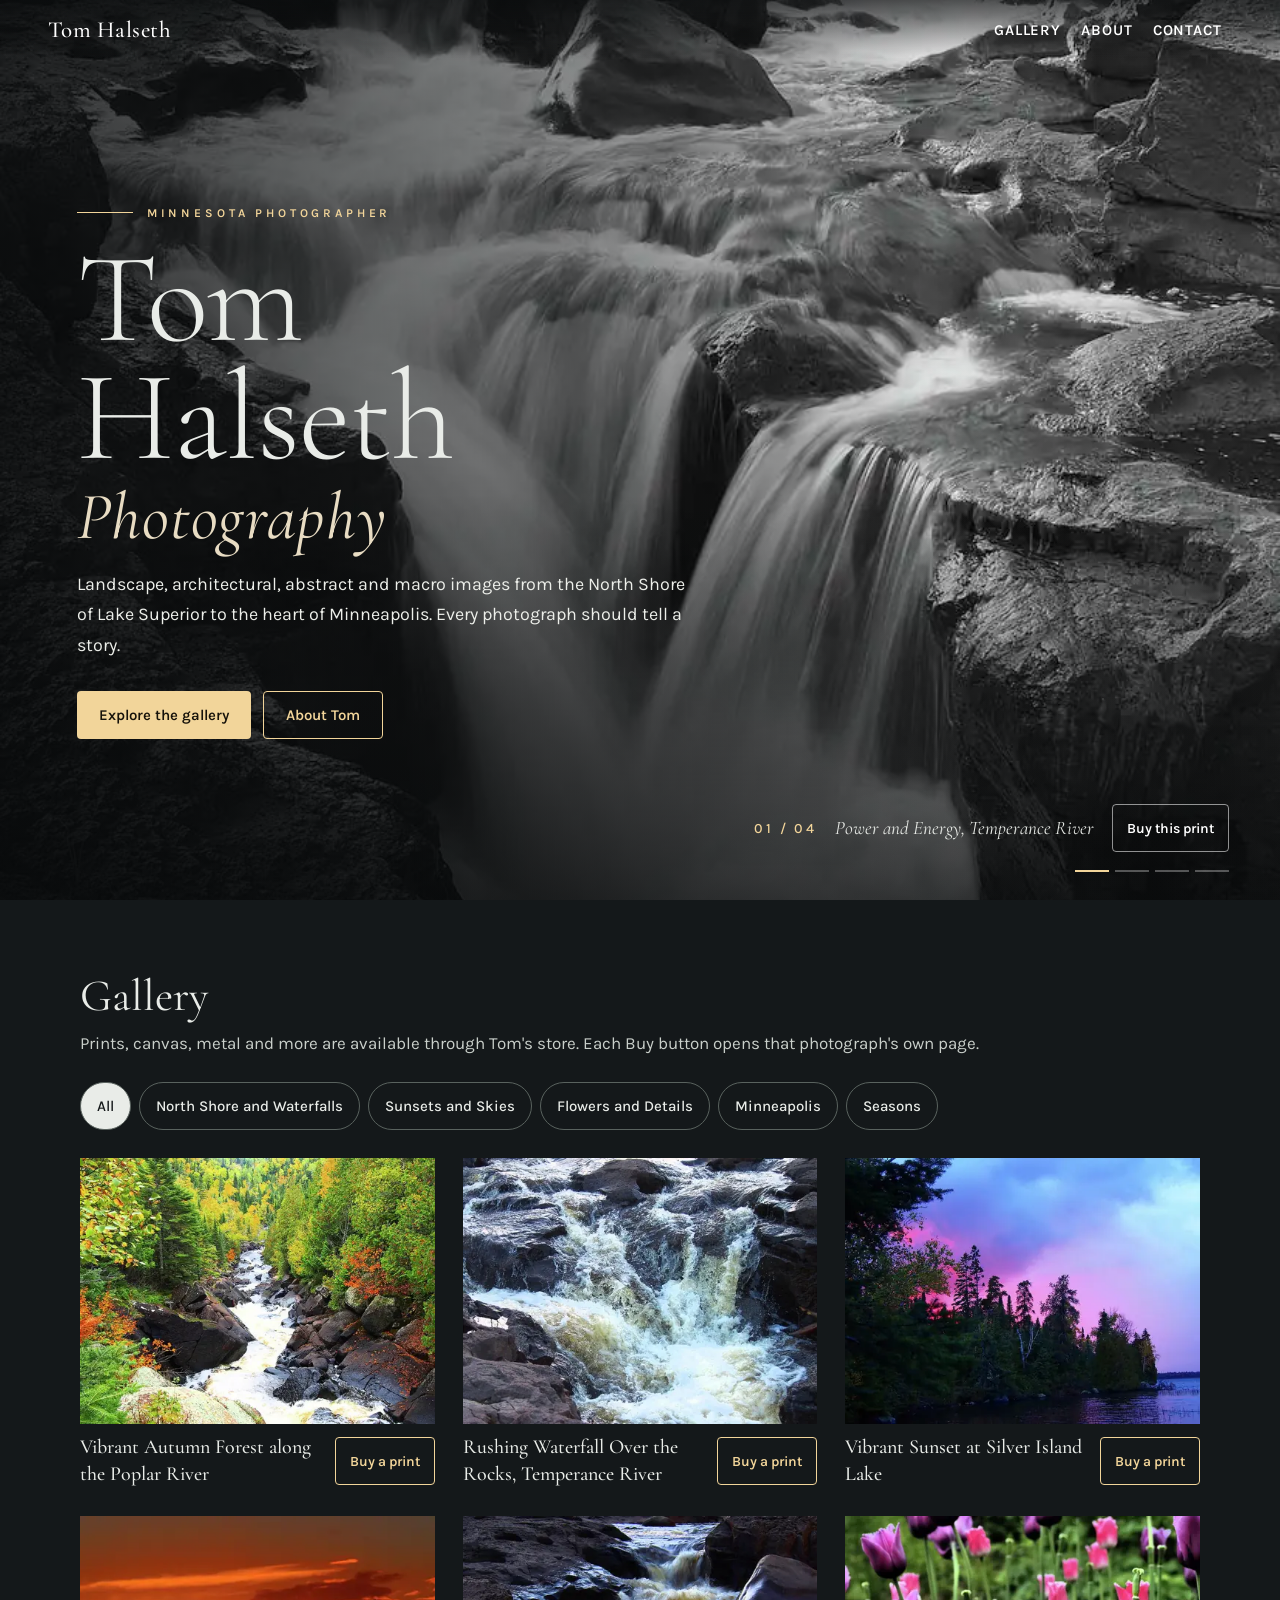
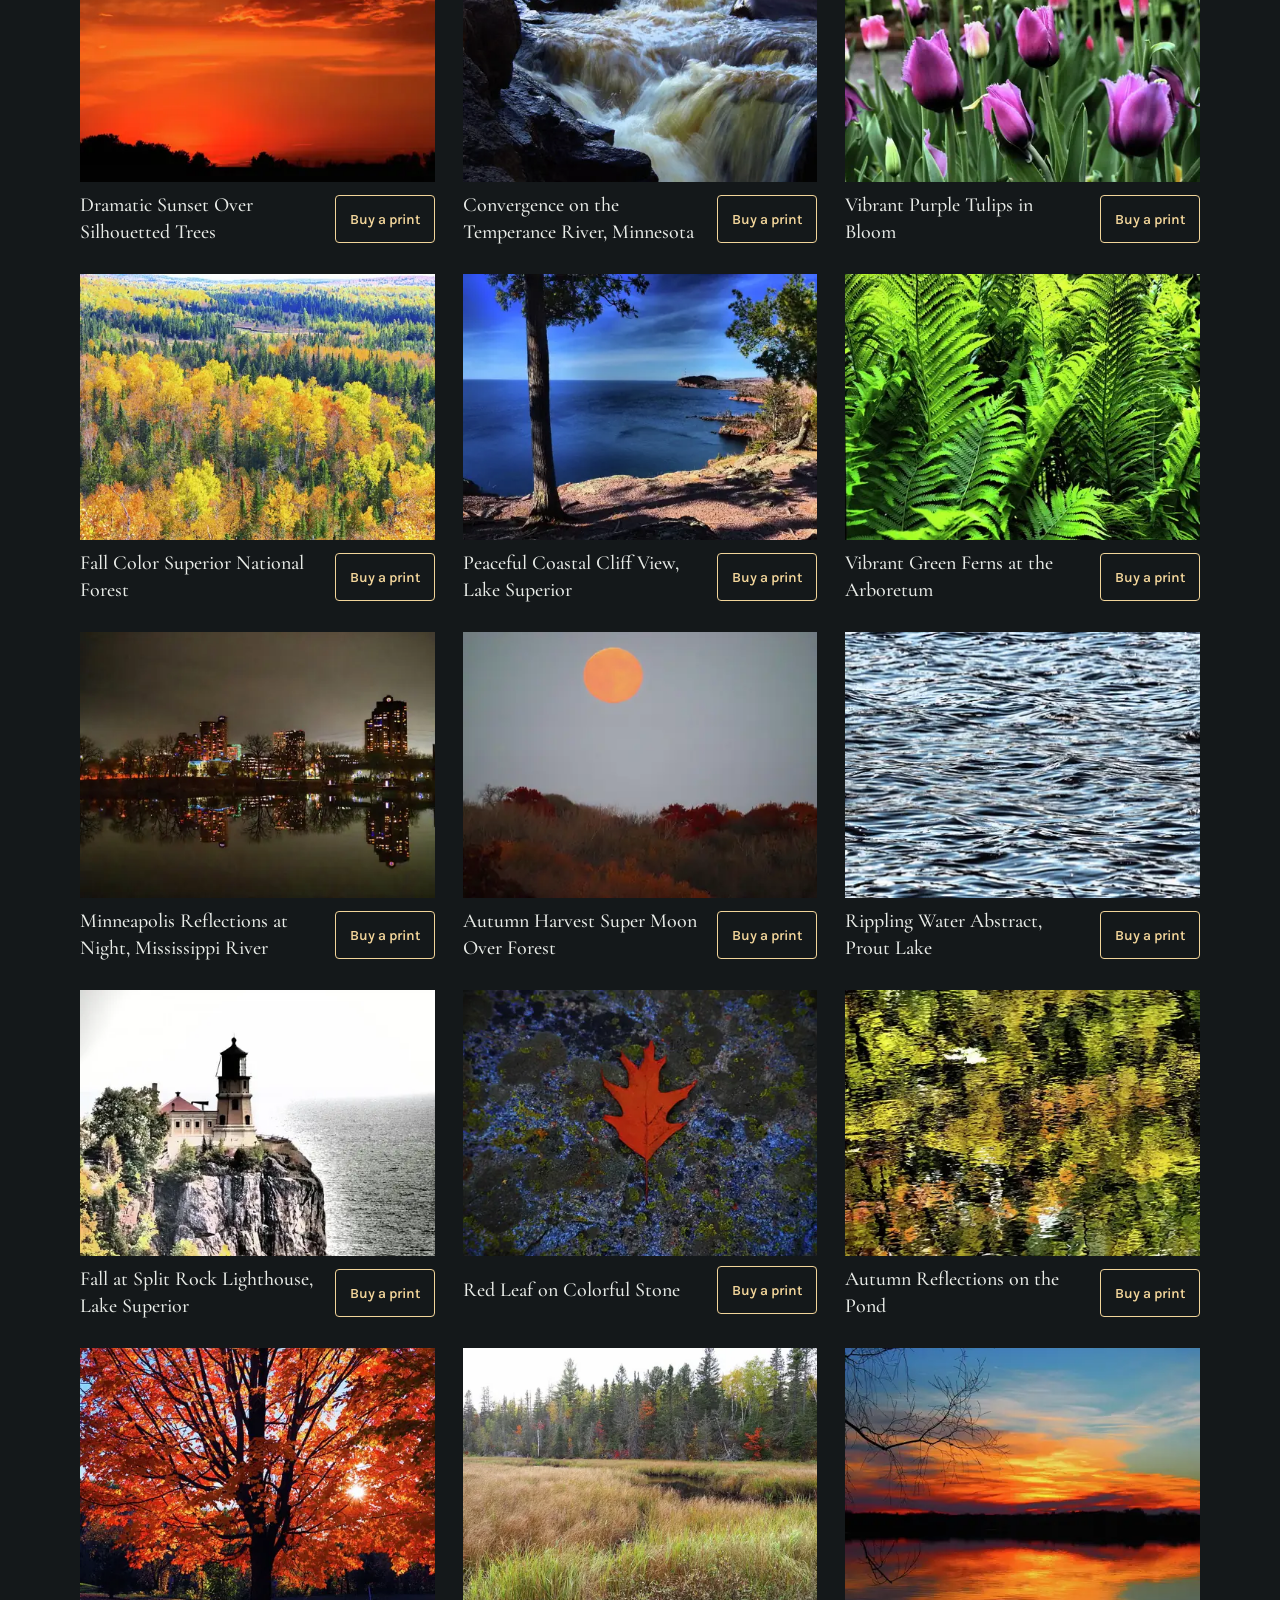
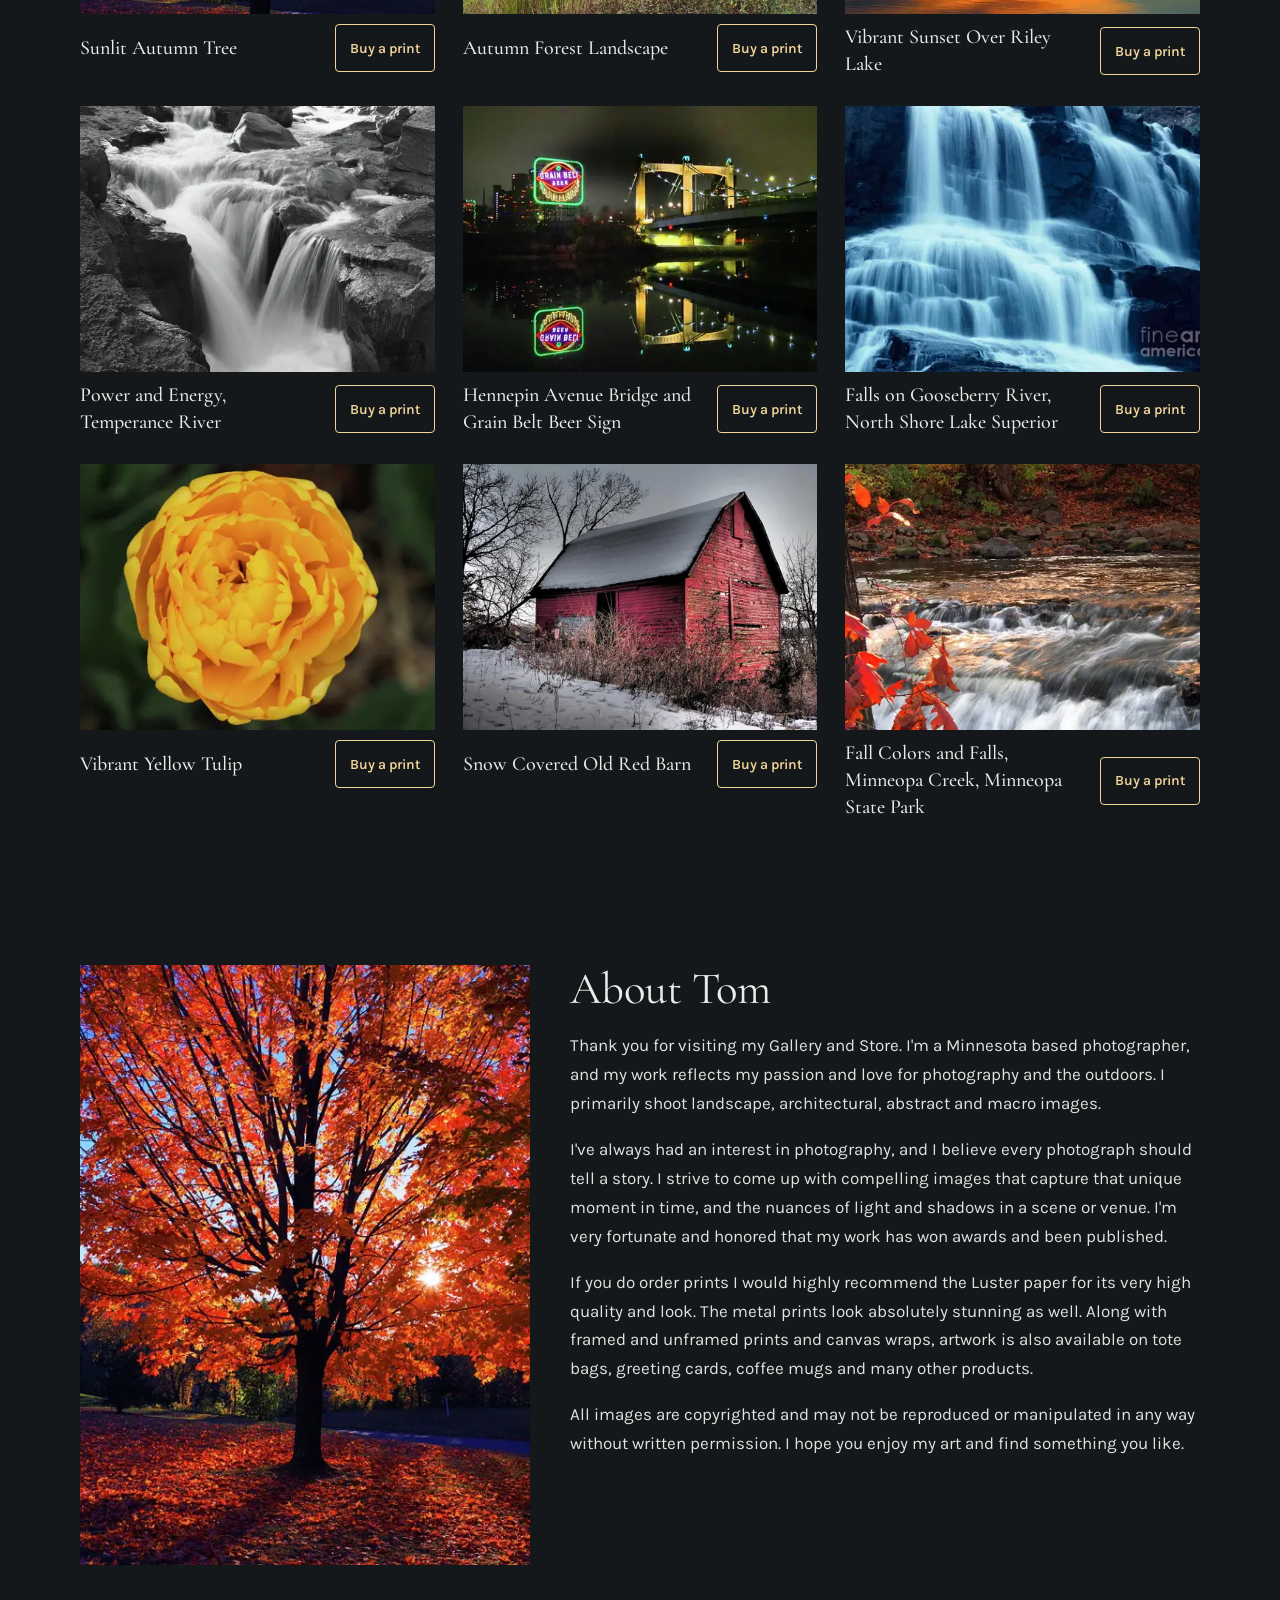
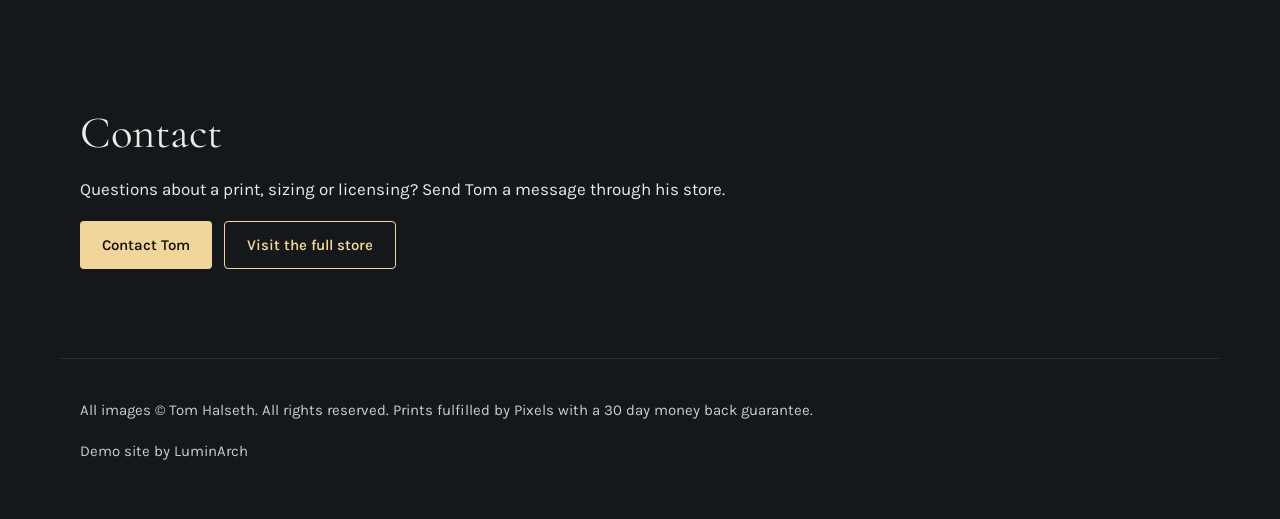
==== commit e99ed0b7: "Redesign hero: crossfading full bleed slideshow, Cormorant Garamond and Karla self hosted" ====
--- a/index.html
+++ b/index.html
@@ -3,33 +3,29 @@
 <meta name="description" content="Tom Halseth is a Minnesota based photographer of landscape, architectural, abstract and macro images, from Lake Superior&#x27;s North Shore to Minneapolis."><meta name="robots" content="noindex, nofollow"><link rel="canonical" href="https://daveo820.github.io/tom-halseth-demo/">
 <meta property="og:title" content="Tom Halseth Photography"><meta property="og:description" content="Tom Halseth is a Minnesota based photographer of landscape, architectural, abstract and macro images, from Lake Superior&#x27;s North Shore to Minneapolis."><meta property="og:image" content="https://daveo820.github.io/tom-halseth-demo/img/power-and-energy-temperance-river-tom-halseth-900.webp"><link rel="icon" href="data:,"><meta name="theme-color" content="#14181a">
 <link rel="preload" as="image" href="img/power-and-energy-temperance-river-tom-halseth-hero.webp" fetchpriority="high">
-<style>*{box-sizing:border-box}html{scroll-behavior:smooth}body{margin:0;font:17px/1.65 Georgia,"Iowan Old Style",serif;color:#e9ece8;background:#14181a}
+<link rel="preload" href="fonts/CormorantGaramond.woff2" as="font" type="font/woff2" crossorigin><style>@font-face{font-family:"Cormorant Garamond";font-style:normal;font-weight:300 700;font-display:swap;src:url(fonts/CormorantGaramond.woff2) format("woff2")}
+@font-face{font-family:"Cormorant Garamond";font-style:italic;font-weight:300 700;font-display:swap;src:url(fonts/CormorantGaramond-Italic.woff2) format("woff2")}
+@font-face{font-family:Karla;font-style:normal;font-weight:200 800;font-display:swap;src:url(fonts/Karla.woff2) format("woff2")}
+*{box-sizing:border-box}html{scroll-behavior:smooth}body{margin:0;font:17px/1.7 Karla,system-ui,sans-serif;color:#e9ece8;background:#14181a}
 a{color:#f2d59a}img{max-width:100%;height:auto;display:block}
 .skip{position:absolute;left:-999px;top:0;background:#f2d59a;color:#111;padding:12px}.skip:focus{left:8px;z-index:9}
 .vh{position:absolute;width:1px;height:1px;overflow:hidden;clip:rect(0 0 0 0)}
-.top{position:fixed;inset:0 0 auto;z-index:5;display:flex;justify-content:space-between;align-items:center;padding:4px 16px;background:rgba(14,17,19,.86);backdrop-filter:blur(8px)}
-.brand,.top nav a{color:#fff;text-decoration:none;min-height:48px;display:inline-flex;align-items:center;padding:0 10px;font:600 15px/1 system-ui,sans-serif;letter-spacing:.06em}
-.brand{font:400 20px/1 Georgia,serif;letter-spacing:.02em;padding-left:0}
-.hero{position:relative;min-height:88vh;display:grid;align-items:end;overflow:hidden}
-.hero>img{position:absolute;inset:0;width:100%;height:100%;object-fit:cover}
-.hero:after{content:"";position:absolute;inset:0;background:linear-gradient(180deg,rgba(0,0,0,.15),rgba(0,0,0,.72))}
-.hero-t{position:relative;z-index:1;padding:0 20px 56px;max-width:760px}
-.eyebrow{font:600 13px/1 system-ui,sans-serif;letter-spacing:.2em;text-transform:uppercase;color:#f2d59a;margin:0 0 10px}
-h1{font-weight:400;font-size:clamp(2.3rem,7vw,4.4rem);line-height:1.05;margin:0 0 14px}
-.lede{font-size:1.15rem;margin:0 0 24px;color:#f4f4f1}
-.btn{display:inline-flex;align-items:center;min-height:48px;padding:0 22px;border-radius:4px;background:#f2d59a;color:#16120a;font:600 15px/1 system-ui,sans-serif;text-decoration:none}
+.top{position:fixed;inset:0 0 auto;z-index:5;display:flex;justify-content:space-between;align-items:center;padding:6px clamp(16px,4vw,48px);background:linear-gradient(rgba(10,12,13,.7),rgba(10,12,13,0))}.top nav a{text-transform:uppercase;font-size:13px;letter-spacing:.18em}
+.brand,.top nav a{color:#fff;text-decoration:none;min-height:48px;display:inline-flex;align-items:center;padding:0 10px;font:600 15px/1 Karla,system-ui,sans-serif;letter-spacing:.06em}
+.brand{font:500 23px/1 "Cormorant Garamond",Georgia,serif;letter-spacing:.02em;padding-left:0}
+.btn{display:inline-flex;align-items:center;min-height:48px;padding:0 22px;border-radius:4px;background:#f2d59a;color:#16120a;font:600 15px/1 Karla,system-ui,sans-serif;text-decoration:none}
 .btn.ghost{background:transparent;color:#f2d59a;border:1px solid #f2d59a}
 .wrap{max-width:1160px;margin:0 auto;padding:72px 20px}
-h2{font-weight:400;font-size:2.2rem;margin:0 0 8px}.sub{color:#c9cfca;margin:0 0 24px}
+h2{font:400 2.8rem/1.1 "Cormorant Garamond",Georgia,serif;margin:0 0 8px}.sub{color:#c9cfca;margin:0 0 24px}
 .filters{display:flex;flex-wrap:wrap;gap:8px;margin-bottom:28px}
-.f{min-height:48px;padding:0 16px;border-radius:24px;border:1px solid #59625e;background:transparent;color:#e9ece8;font:500 15px system-ui,sans-serif;cursor:pointer}
+.f{min-height:48px;padding:0 16px;border-radius:24px;border:1px solid #59625e;background:transparent;color:#e9ece8;font:500 15px Karla,system-ui,sans-serif;cursor:pointer}
 .f[aria-pressed=true]{background:#e9ece8;color:#14181a}
 .grid{list-style:none;padding:0;margin:0;display:grid;gap:28px;grid-template-columns:repeat(auto-fill,minmax(300px,1fr))}
 .card[hidden]{display:none}.open{all:unset;cursor:zoom-in;display:block;aspect-ratio:4/3;overflow:hidden;background:#20262a}
 .open img{width:100%;height:100%;object-fit:cover;transition:transform .5s}.open:hover img{transform:scale(1.03)}.open:focus-visible{outline:3px solid #f2d59a}
 .meta{display:flex;justify-content:space-between;align-items:center;gap:12px;padding-top:10px}
-h3{font-weight:400;font-size:1.02rem;margin:0;line-height:1.35}
-.buy{flex:none;min-height:48px;display:inline-flex;align-items:center;padding:0 14px;border:1px solid #f2d59a;border-radius:4px;color:#f2d59a;text-decoration:none;font:600 14px system-ui,sans-serif}
+h3{font:500 1.25rem/1.3 "Cormorant Garamond",Georgia,serif;margin:0;line-height:1.35}
+.buy{flex:none;min-height:48px;display:inline-flex;align-items:center;padding:0 14px;border:1px solid #f2d59a;border-radius:4px;color:#f2d59a;text-decoration:none;font:600 14px Karla,system-ui,sans-serif}
 .about{display:grid;gap:40px;align-items:start}@media(min-width:800px){.about{grid-template-columns:1fr 1.4fr}}
 .about p{color:#dfe3df}.row{display:flex;gap:12px;flex-wrap:wrap}
 .foot{padding-top:24px;padding-bottom:40px;border-top:1px solid #2b3236;color:#c9cfca;font-size:15px}
@@ -39,13 +35,39 @@
 .x,.nav{position:absolute;min-width:48px;min-height:48px;border:0;background:rgba(255,255,255,.12);color:#fff;font-size:28px;border-radius:24px;cursor:pointer}
 .x{top:12px;right:12px}.prev{left:8px}.next{right:8px}
 @media(max-width:600px){.top nav a{padding:0 7px;font-size:14px}.brand{font-size:17px}.hero{min-height:78vh}.nav{bottom:16px}}
+
+.hero{position:relative;height:100svh;min-height:560px;overflow:hidden;background:#0e1112;display:grid;grid-template-columns:1fr;align-items:end}
+.slides,.veil{position:absolute;inset:0}
+.sl{position:absolute;inset:0;width:100%;height:100%;object-fit:cover;opacity:0;transform:scale(1.08);transition:opacity 2.2s ease,transform 9s linear}
+.sl.on{opacity:1;transform:scale(1)}
+.veil{background:linear-gradient(90deg,rgba(8,10,11,.82) 0%,rgba(8,10,11,.45) 45%,rgba(8,10,11,.05) 75%),linear-gradient(0deg,rgba(8,10,11,.75),rgba(8,10,11,0) 45%)}
+.hero-t{position:relative;z-index:1;padding:0 clamp(20px,6vw,96px) clamp(120px,16vh,170px);max-width:780px}
+.eyebrow{display:flex;align-items:center;gap:14px;font:600 12px/1 Karla,sans-serif;letter-spacing:.32em;text-transform:uppercase;color:#f2d59a;margin:0 0 22px}
+.rule{display:inline-block;width:56px;height:1px;background:#f2d59a}
+h1{margin:0 0 22px;font:300 clamp(3.4rem,10vw,8rem)/.92 "Cormorant Garamond",Georgia,serif;letter-spacing:-.01em}
+h1 em{display:block;font-style:italic;font-weight:400;font-size:.52em;color:#e8dcc3;letter-spacing:.02em;margin-top:.15em}
+.lede{font-size:clamp(1rem,1.4vw,1.15rem);max-width:34em;margin:0 0 30px;color:#eceee9}
+.hero-cap{position:absolute;z-index:1;right:clamp(20px,4vw,56px);bottom:28px;left:clamp(20px,6vw,96px);display:flex;align-items:center;gap:18px;flex-wrap:wrap;justify-content:flex-end;font-size:14px;color:#e4e7e3}
+.num{font:500 14px Karla,sans-serif;letter-spacing:.2em;color:#f2d59a}
+.ct{font:italic 400 1.2rem "Cormorant Garamond",Georgia,serif}
+.cb{color:#fff;border-color:rgba(255,255,255,.55)}
+.bars{display:flex;gap:6px;flex-basis:100%;justify-content:flex-end}.bars i{width:34px;height:2px;background:rgba(255,255,255,.3)}.bars i.on{background:#f2d59a}
+@media(max-width:700px){.veil{background:linear-gradient(0deg,rgba(8,10,11,.92) 0%,rgba(8,10,11,.55) 55%,rgba(8,10,11,.15))}.hero-t{padding-bottom:150px}.hero-cap{justify-content:space-between;bottom:18px}.ct{display:none}.bars{display:none}}
+@media(prefers-reduced-motion:reduce){.sl{transition:opacity 1s}.sl,.sl.on{transform:none}}
 </style>
 <script type="application/ld+json">[{"@context": "https://schema.org", "@type": "Person", "name": "Tom Halseth", "jobTitle": "Photographer", "url": "https://daveo820.github.io/tom-halseth-demo/", "image": "https://daveo820.github.io/tom-halseth-demo/img/power-and-energy-temperance-river-tom-halseth-900.webp", "homeLocation": {"@type": "Place", "name": "Minnesota"}, "sameAs": ["https://tom-halseth.pixels.com"], "description": "Tom Halseth is a Minnesota based photographer of landscape, architectural, abstract and macro images, from Lake Superior's North Shore to Minneapolis."}, {"@context": "https://schema.org", "@type": "ImageGallery", "name": "Tom Halseth Photography", "url": "https://daveo820.github.io/tom-halseth-demo/", "author": {"@type": "Person", "name": "Tom Halseth"}, "image": [{"@type": "ImageObject", "name": "Vibrant Autumn Forest along the Poplar River", "contentUrl": "https://daveo820.github.io/tom-halseth-demo/img/vibrant-autumn-forest-along-the-poplar-river-tom-halseth-900.webp", "url": "https://tom-halseth.pixels.com/featured/vibrant-autumn-forest-along-the-poplar-river-tom-halseth.html", "creator": {"@type": "Person", "name": "Tom Halseth"}}, {"@type": "ImageObject", "name": "Rushing Waterfall Over the Rocks, Temperance River", "contentUrl": "https://daveo820.github.io/tom-halseth-demo/img/rushing-waterfall-over-the-rocks-temperance-river-tom-halseth-900.webp", "url": "https://tom-halseth.pixels.com/featured/rushing-waterfall-over-the-rocks-temperance-river-tom-halseth.html", "creator": {"@type": "Person", "name": "Tom Halseth"}}, {"@type": "ImageObject", "name": "Vibrant Sunset at Silver Island Lake", "contentUrl": "https://daveo820.github.io/tom-halseth-demo/img/vibrant-sunset-over-a-bay-at-silver-island-lake-tom-halseth-900.webp", "url": "https://tom-halseth.pixels.com/featured/vibrant-sunset-over-a-bay-at-silver-island-lake-tom-halseth.html", "creator": {"@type": "Person", "name": "Tom Halseth"}}, {"@type": "ImageObject", "name": "Dramatic Sunset Over Silhouetted Trees", "contentUrl": "https://daveo820.github.io/tom-halseth-demo/img/dramatic-sunset-over-silhouetted-trees-tom-halseth-900.webp", "url": "https://tom-halseth.pixels.com/featured/dramatic-sunset-over-silhouetted-trees-tom-halseth.html", "creator": {"@type": "Person", "name": "Tom Halseth"}}, {"@type": "ImageObject", "name": "Convergence on the Temperance River, Minnesota", "contentUrl": "https://daveo820.github.io/tom-halseth-demo/img/convergence-on-the-temperance-river-tom-halseth-900.webp", "url": "https://tom-halseth.pixels.com/featured/convergence-on-the-temperance-river-tom-halseth.html", "creator": {"@type": "Person", "name": "Tom Halseth"}}, {"@type": "ImageObject", "name": "Vibrant Purple Tulips in Bloom", "contentUrl": "https://daveo820.github.io/tom-halseth-demo/img/vibrant-purple-tulips-in-bloom-tom-halseth-900.webp", "url": "https://tom-halseth.pixels.com/featured/vibrant-purple-tulips-in-bloom-tom-halseth.html", "creator": {"@type": "Person", "name": "Tom Halseth"}}, {"@type": "ImageObject", "name": "Fall Color Superior National Forest", "contentUrl": "https://daveo820.github.io/tom-halseth-demo/img/fall-in-superior-national-forest-tom-halseth-900.webp", "url": "https://tom-halseth.pixels.com/featured/fall-color-superior-national-forest-tom-halseth.html", "creator": {"@type": "Person", "name": "Tom Halseth"}}, {"@type": "ImageObject", "name": "Peaceful Coastal Cliff View, Lake Superior", "contentUrl": "https://daveo820.github.io/tom-halseth-demo/img/peaceful-coastal-cliff-view-lake-superior-tom-halseth-900.webp", "url": "https://tom-halseth.pixels.com/featured/peaceful-coastal-cliff-view-lake-superior-tom-halseth.html", "creator": {"@type": "Person", "name": "Tom Halseth"}}, {"@type": "ImageObject", "name": "Vibrant Green Ferns at the Arboretum", "contentUrl": "https://daveo820.github.io/tom-halseth-demo/img/vibrant-green-ferns-at-the-arboretum-tom-halseth-900.webp", "url": "https://tom-halseth.pixels.com/featured/vibrant-green-ferns-at-the-arboretum-tom-halseth.html", "creator": {"@type": "Person", "name": "Tom Halseth"}}, {"@type": "ImageObject", "name": "Minneapolis Reflections at Night, Mississippi River", "contentUrl": "https://daveo820.github.io/tom-halseth-demo/img/minneapolis-reflections-at-night-mississippi-river-tom-halseth-900.webp", "url": "https://tom-halseth.pixels.com/featured/minneapolis-reflections-at-night-mississippi-river-tom-halseth.html", "creator": {"@type": "Person", "name": "Tom Halseth"}}, {"@type": "ImageObject", "name": "Autumn Harvest Super Moon Over Forest", "contentUrl": "https://daveo820.github.io/tom-halseth-demo/img/autumn-harvest-super-moon-over-forest-tom-halseth-900.webp", "url": "https://tom-halseth.pixels.com/featured/autumn-harvest-super-moon-over-forest-tom-halseth.html", "creator": {"@type": "Person", "name": "Tom Halseth"}}, {"@type": "ImageObject", "name": "Rippling Water Abstract, Prout Lake", "contentUrl": "https://daveo820.github.io/tom-halseth-demo/img/rippling-water-abstract-prout-lake-tom-halseth-900.webp", "url": "https://tom-halseth.pixels.com/featured/rippling-water-abstract-prout-lake-tom-halseth.html", "creator": {"@type": "Person", "name": "Tom Halseth"}}, {"@type": "ImageObject", "name": "Fall at Split Rock Lighthouse, Lake Superior", "contentUrl": "https://daveo820.github.io/tom-halseth-demo/img/fall-at-split-rock-lighthouse-lake-superior-tom-halseth-900.webp", "url": "https://tom-halseth.pixels.com/featured/fall-at-split-rock-lighthouse-lake-superior-tom-halseth.html", "creator": {"@type": "Person", "name": "Tom Halseth"}}, {"@type": "ImageObject", "name": "Red Leaf on Colorful Stone", "contentUrl": "https://daveo820.github.io/tom-halseth-demo/img/red-leaf-on-colorful-stone-tom-halseth-900.webp", "url": "https://tom-halseth.pixels.com/featured/red-leaf-on-colorful-stone-tom-halseth.html", "creator": {"@type": "Person", "name": "Tom Halseth"}}, {"@type": "ImageObject", "name": "Autumn Reflections on the Pond", "contentUrl": "https://daveo820.github.io/tom-halseth-demo/img/autumn-reflections-on-the-pond-tom-halseth-900.webp", "url": "https://tom-halseth.pixels.com/featured/autumn-reflections-on-the-pond-tom-halseth.html", "creator": {"@type": "Person", "name": "Tom Halseth"}}, {"@type": "ImageObject", "name": "Sunlit Autumn Tree", "contentUrl": "https://daveo820.github.io/tom-halseth-demo/img/sunlit-autumn-tree-tom-halseth-900.webp", "url": "https://tom-halseth.pixels.com/featured/sunlit-autumn-tree-tom-halseth.html", "creator": {"@type": "Person", "name": "Tom Halseth"}}, {"@type": "ImageObject", "name": "Autumn Forest Landscape", "contentUrl": "https://daveo820.github.io/tom-halseth-demo/img/autumn-forest-landscape-tom-halseth-900.webp", "url": "https://tom-halseth.pixels.com/featured/autumn-forest-landscape-tom-halseth.html", "creator": {"@type": "Person", "name": "Tom Halseth"}}, {"@type": "ImageObject", "name": "Vibrant Sunset Over Riley Lake", "contentUrl": "https://daveo820.github.io/tom-halseth-demo/img/vibrant-sunset-over-riley-lake-tom-halseth-900.webp", "url": "https://tom-halseth.pixels.com/featured/vibrant-sunset-over-riley-lake-tom-halseth.html", "creator": {"@type": "Person", "name": "Tom Halseth"}}, {"@type": "ImageObject", "name": "Power and Energy, Temperance River", "contentUrl": "https://daveo820.github.io/tom-halseth-demo/img/power-and-energy-temperance-river-tom-halseth-900.webp", "url": "https://tom-halseth.pixels.com/featured/power-and-energy-temperance-river-tom-halseth.html", "creator": {"@type": "Person", "name": "Tom Halseth"}}, {"@type": "ImageObject", "name": "Hennepin Avenue Bridge and Grain Belt Beer Sign", "contentUrl": "https://daveo820.github.io/tom-halseth-demo/img/hennepin-avenue-bridge-and-grain-belt-beer-sign-tom-halseth-900.webp", "url": "https://tom-halseth.pixels.com/featured/hennepin-avenue-bridge-and-grain-belt-beer-sign-tom-halseth.html", "creator": {"@type": "Person", "name": "Tom Halseth"}}, {"@type": "ImageObject", "name": "Falls on Gooseberry River, North Shore Lake Superior", "contentUrl": "https://daveo820.github.io/tom-halseth-demo/img/at-the-falls-tom-halseth-900.webp", "url": "https://tom-halseth.pixels.com/featured/falls-on-gooseberry-river-north-shore-lake-superior-tom-halseth.html", "creator": {"@type": "Person", "name": "Tom Halseth"}}, {"@type": "ImageObject", "name": "Vibrant Yellow Tulip", "contentUrl": "https://daveo820.github.io/tom-halseth-demo/img/vibrant-yellow-tulip-tom-halseth-900.webp", "url": "https://tom-halseth.pixels.com/featured/vibrant-yellow-tulip-tom-halseth.html", "creator": {"@type": "Person", "name": "Tom Halseth"}}, {"@type": "ImageObject", "name": "Snow Covered Old Red Barn", "contentUrl": "https://daveo820.github.io/tom-halseth-demo/img/abandoned-but-still-standin-tom-halseth-900.webp", "url": "https://tom-halseth.pixels.com/featured/snow-covered-old-red-barn-tom-halseth.html", "creator": {"@type": "Person", "name": "Tom Halseth"}}, {"@type": "ImageObject", "name": "Fall Colors and Falls, Minneopa Creek, Minneopa State Park", "contentUrl": "https://daveo820.github.io/tom-halseth-demo/img/fall-at-minneopa-creek-minneopa-state-park-tom-halseth-900.webp", "url": "https://tom-halseth.pixels.com/featured/fall-colors-and-falls-minneopa-creek-minneopa-state-park-tom-halseth.html", "creator": {"@type": "Person", "name": "Tom Halseth"}}]}]</script></head><body>
 <a class="skip" href="#main">Skip to content</a>
 <header class="top"><a class="brand" href="#top">Tom Halseth</a><nav aria-label="Main"><a href="#gallery">Gallery</a><a href="#about">About</a><a href="#contact">Contact</a></nav></header>
 <main id="main">
-<section class="hero" id="top"><img src="img/power-and-energy-temperance-river-tom-halseth-hero.webp" width="900" height="675" alt="Power and Energy, Temperance River, photograph by Tom Halseth" fetchpriority="high" decoding="async">
-<div class="hero-t"><p class="eyebrow">Minnesota photographer</p><h1>Tom Halseth Photography</h1><p class="lede">Landscape, architectural, abstract and macro images. Every photograph should tell a story.</p><a class="btn" href="#gallery">View the gallery</a></div></section>
+<section class="hero" id="top" aria-labelledby="h-t">
+<div class="slides" aria-hidden="true"><img class="sl on" src="img/power-and-energy-temperance-river-tom-halseth-hero.webp" width="900" height="675" alt="" fetchpriority="high" decoding="async"><img class="sl" data-src="img/fall-at-split-rock-lighthouse-lake-superior-tom-halseth-hero.webp" width="900" height="675" alt="" decoding="async"><img class="sl" data-src="img/peaceful-coastal-cliff-view-lake-superior-tom-halseth-hero.webp" width="900" height="675" alt="" decoding="async"><img class="sl" data-src="img/at-the-falls-tom-halseth-hero.webp" width="900" height="601" alt="" decoding="async"></div>
+<div class="veil"></div>
+<div class="hero-t"><p class="eyebrow"><span class="rule"></span>Minnesota photographer</p>
+<h1 id="h-t"><span class="h-name">Tom Halseth</span><em>Photography</em></h1>
+<p class="lede">Landscape, architectural, abstract and macro images from the North Shore of Lake Superior to the heart of Minneapolis. Every photograph should tell a story.</p>
+<p class="row"><a class="btn" href="#gallery">Explore the gallery</a><a class="btn ghost" href="#about">About Tom</a></p></div>
+<div class="hero-cap" aria-live="polite"><span class="num">01 / 04</span><span class="ct">Power and Energy, Temperance River</span><a class="buy cb" href="https://tom-halseth.pixels.com/featured/power-and-energy-temperance-river-tom-halseth.html" rel="noopener">Buy this print</a><div class="bars"><i class="on"></i><i class=""></i><i class=""></i><i class=""></i></div></div>
+</section>
 <section id="gallery" class="wrap" aria-labelledby="g-h"><h2 id="g-h">Gallery</h2><p class="sub">Prints, canvas, metal and more are available through Tom's store. Each Buy button opens that photograph's own page.</p>
 <div class="filters" role="group" aria-label="Filter by collection"><button type="button" class="f" data-f="all" aria-pressed="true">All</button><button type="button" class="f" data-f="north" aria-pressed="false">North Shore and Waterfalls</button><button type="button" class="f" data-f="sky" aria-pressed="false">Sunsets and Skies</button><button type="button" class="f" data-f="macro" aria-pressed="false">Flowers and Details</button><button type="button" class="f" data-f="city" aria-pressed="false">Minneapolis</button><button type="button" class="f" data-f="seasons" aria-pressed="false">Seasons</button></div>
 <ul class="grid"><li class="card" data-c="north"><button class="open" type="button" data-i="0" aria-label="View Vibrant Autumn Forest along the Poplar River larger"><img src="img/vibrant-autumn-forest-along-the-poplar-river-tom-halseth-480.webp" srcset="img/vibrant-autumn-forest-along-the-poplar-river-tom-halseth-480.webp 480w, img/vibrant-autumn-forest-along-the-poplar-river-tom-halseth-900.webp 900w" sizes="(min-width:1100px) 360px,(min-width:700px) 45vw,100vw" width="900" height="675" alt="Vibrant Autumn Forest along the Poplar River, photograph by Tom Halseth" loading="lazy" decoding="async"></button><div class="meta"><h3>Vibrant Autumn Forest along the Poplar River</h3><a class="buy" href="https://tom-halseth.pixels.com/featured/vibrant-autumn-forest-along-the-poplar-river-tom-halseth.html" rel="noopener">Buy a print<span class="vh"> of Vibrant Autumn Forest along the Poplar River</span></a></div></li><li class="card" data-c="north"><button class="open" type="button" data-i="1" aria-label="View Rushing Waterfall Over the Rocks, Temperance River larger"><img src="img/rushing-waterfall-over-the-rocks-temperance-river-tom-halseth-480.webp" srcset="img/rushing-waterfall-over-the-rocks-temperance-river-tom-halseth-480.webp 480w, img/rushing-waterfall-over-the-rocks-temperance-river-tom-halseth-900.webp 900w" sizes="(min-width:1100px) 360px,(min-width:700px) 45vw,100vw" width="900" height="675" alt="Rushing Waterfall Over the Rocks, Temperance River, photograph by Tom Halseth" loading="lazy" decoding="async"></button><div class="meta"><h3>Rushing Waterfall Over the Rocks, Temperance River</h3><a class="buy" href="https://tom-halseth.pixels.com/featured/rushing-waterfall-over-the-rocks-temperance-river-tom-halseth.html" rel="noopener">Buy a print<span class="vh"> of Rushing Waterfall Over the Rocks, Temperance River</span></a></div></li><li class="card" data-c="sky"><button class="open" type="button" data-i="2" aria-label="View Vibrant Sunset at Silver Island Lake larger"><img src="img/vibrant-sunset-over-a-bay-at-silver-island-lake-tom-halseth-480.webp" srcset="img/vibrant-sunset-over-a-bay-at-silver-island-lake-tom-halseth-480.webp 480w, img/vibrant-sunset-over-a-bay-at-silver-island-lake-tom-halseth-900.webp 900w" sizes="(min-width:1100px) 360px,(min-width:700px) 45vw,100vw" width="900" height="675" alt="Vibrant Sunset at Silver Island Lake, photograph by Tom Halseth" loading="lazy" decoding="async"></button><div class="meta"><h3>Vibrant Sunset at Silver Island Lake</h3><a class="buy" href="https://tom-halseth.pixels.com/featured/vibrant-sunset-over-a-bay-at-silver-island-lake-tom-halseth.html" rel="noopener">Buy a print<span class="vh"> of Vibrant Sunset at Silver Island Lake</span></a></div></li><li class="card" data-c="sky"><button class="open" type="button" data-i="3" aria-label="View Dramatic Sunset Over Silhouetted Trees larger"><img src="img/dramatic-sunset-over-silhouetted-trees-tom-halseth-480.webp" srcset="img/dramatic-sunset-over-silhouetted-trees-tom-halseth-480.webp 480w, img/dramatic-sunset-over-silhouetted-trees-tom-halseth-900.webp 900w" sizes="(min-width:1100px) 360px,(min-width:700px) 45vw,100vw" width="900" height="675" alt="Dramatic Sunset Over Silhouetted Trees, photograph by Tom Halseth" loading="lazy" decoding="async"></button><div class="meta"><h3>Dramatic Sunset Over Silhouetted Trees</h3><a class="buy" href="https://tom-halseth.pixels.com/featured/dramatic-sunset-over-silhouetted-trees-tom-halseth.html" rel="noopener">Buy a print<span class="vh"> of Dramatic Sunset Over Silhouetted Trees</span></a></div></li><li class="card" data-c="north"><button class="open" type="button" data-i="4" aria-label="View Convergence on the Temperance River, Minnesota larger"><img src="img/convergence-on-the-temperance-river-tom-halseth-480.webp" srcset="img/convergence-on-the-temperance-river-tom-halseth-480.webp 480w, img/convergence-on-the-temperance-river-tom-halseth-900.webp 900w" sizes="(min-width:1100px) 360px,(min-width:700px) 45vw,100vw" width="900" height="675" alt="Convergence on the Temperance River, Minnesota, photograph by Tom Halseth" loading="lazy" decoding="async"></button><div class="meta"><h3>Convergence on the Temperance River, Minnesota</h3><a class="buy" href="https://tom-halseth.pixels.com/featured/convergence-on-the-temperance-river-tom-halseth.html" rel="noopener">Buy a print<span class="vh"> of Convergence on the Temperance River, Minnesota</span></a></div></li><li class="card" data-c="macro"><button class="open" type="button" data-i="5" aria-label="View Vibrant Purple Tulips in Bloom larger"><img src="img/vibrant-purple-tulips-in-bloom-tom-halseth-480.webp" srcset="img/vibrant-purple-tulips-in-bloom-tom-halseth-480.webp 480w, img/vibrant-purple-tulips-in-bloom-tom-halseth-900.webp 900w" sizes="(min-width:1100px) 360px,(min-width:700px) 45vw,100vw" width="900" height="675" alt="Vibrant Purple Tulips in Bloom, photograph by Tom Halseth" loading="lazy" decoding="async"></button><div class="meta"><h3>Vibrant Purple Tulips in Bloom</h3><a class="buy" href="https://tom-halseth.pixels.com/featured/vibrant-purple-tulips-in-bloom-tom-halseth.html" rel="noopener">Buy a print<span class="vh"> of Vibrant Purple Tulips in Bloom</span></a></div></li><li class="card" data-c="north"><button class="open" type="button" data-i="6" aria-label="View Fall Color Superior National Forest larger"><img src="img/fall-in-superior-national-forest-tom-halseth-480.webp" srcset="img/fall-in-superior-national-forest-tom-halseth-480.webp 480w, img/fall-in-superior-national-forest-tom-halseth-900.webp 900w" sizes="(min-width:1100px) 360px,(min-width:700px) 45vw,100vw" width="900" height="675" alt="Fall Color Superior National Forest, photograph by Tom Halseth" loading="lazy" decoding="async"></button><div class="meta"><h3>Fall Color Superior National Forest</h3><a class="buy" href="https://tom-halseth.pixels.com/featured/fall-color-superior-national-forest-tom-halseth.html" rel="noopener">Buy a print<span class="vh"> of Fall Color Superior National Forest</span></a></div></li><li class="card" data-c="north"><button class="open" type="button" data-i="7" aria-label="View Peaceful Coastal Cliff View, Lake Superior larger"><img src="img/peaceful-coastal-cliff-view-lake-superior-tom-halseth-480.webp" srcset="img/peaceful-coastal-cliff-view-lake-superior-tom-halseth-480.webp 480w, img/peaceful-coastal-cliff-view-lake-superior-tom-halseth-900.webp 900w" sizes="(min-width:1100px) 360px,(min-width:700px) 45vw,100vw" width="900" height="675" alt="Peaceful Coastal Cliff View, Lake Superior, photograph by Tom Halseth" loading="lazy" decoding="async"></button><div class="meta"><h3>Peaceful Coastal Cliff View, Lake Superior</h3><a class="buy" href="https://tom-halseth.pixels.com/featured/peaceful-coastal-cliff-view-lake-superior-tom-halseth.html" rel="noopener">Buy a print<span class="vh"> of Peaceful Coastal Cliff View, Lake Superior</span></a></div></li><li class="card" data-c="macro"><button class="open" type="button" data-i="8" aria-label="View Vibrant Green Ferns at the Arboretum larger"><img src="img/vibrant-green-ferns-at-the-arboretum-tom-halseth-480.webp" srcset="img/vibrant-green-ferns-at-the-arboretum-tom-halseth-480.webp 480w, img/vibrant-green-ferns-at-the-arboretum-tom-halseth-900.webp 900w" sizes="(min-width:1100px) 360px,(min-width:700px) 45vw,100vw" width="900" height="675" alt="Vibrant Green Ferns at the Arboretum, photograph by Tom Halseth" loading="lazy" decoding="async"></button><div class="meta"><h3>Vibrant Green Ferns at the Arboretum</h3><a class="buy" href="https://tom-halseth.pixels.com/featured/vibrant-green-ferns-at-the-arboretum-tom-halseth.html" rel="noopener">Buy a print<span class="vh"> of Vibrant Green Ferns at the Arboretum</span></a></div></li><li class="card" data-c="city"><button class="open" type="button" data-i="9" aria-label="View Minneapolis Reflections at Night, Mississippi River larger"><img src="img/minneapolis-reflections-at-night-mississippi-river-tom-halseth-480.webp" srcset="img/minneapolis-reflections-at-night-mississippi-river-tom-halseth-480.webp 480w, img/minneapolis-reflections-at-night-mississippi-river-tom-halseth-900.webp 900w" sizes="(min-width:1100px) 360px,(min-width:700px) 45vw,100vw" width="900" height="675" alt="Minneapolis Reflections at Night, Mississippi River, photograph by Tom Halseth" loading="lazy" decoding="async"></button><div class="meta"><h3>Minneapolis Reflections at Night, Mississippi River</h3><a class="buy" href="https://tom-halseth.pixels.com/featured/minneapolis-reflections-at-night-mississippi-river-tom-halseth.html" rel="noopener">Buy a print<span class="vh"> of Minneapolis Reflections at Night, Mississippi River</span></a></div></li><li class="card" data-c="sky"><button class="open" type="button" data-i="10" aria-label="View Autumn Harvest Super Moon Over Forest larger"><img src="img/autumn-harvest-super-moon-over-forest-tom-halseth-480.webp" srcset="img/autumn-harvest-super-moon-over-forest-tom-halseth-480.webp 480w, img/autumn-harvest-super-moon-over-forest-tom-halseth-900.webp 900w" sizes="(min-width:1100px) 360px,(min-width:700px) 45vw,100vw" width="900" height="675" alt="Autumn Harvest Super Moon Over Forest, photograph by Tom Halseth" loading="lazy" decoding="async"></button><div class="meta"><h3>Autumn Harvest Super Moon Over Forest</h3><a class="buy" href="https://tom-halseth.pixels.com/featured/autumn-harvest-super-moon-over-forest-tom-halseth.html" rel="noopener">Buy a print<span class="vh"> of Autumn Harvest Super Moon Over Forest</span></a></div></li><li class="card" data-c="macro"><button class="open" type="button" data-i="11" aria-label="View Rippling Water Abstract, Prout Lake larger"><img src="img/rippling-water-abstract-prout-lake-tom-halseth-480.webp" srcset="img/rippling-water-abstract-prout-lake-tom-halseth-480.webp 480w, img/rippling-water-abstract-prout-lake-tom-halseth-900.webp 900w" sizes="(min-width:1100px) 360px,(min-width:700px) 45vw,100vw" width="900" height="506" alt="Rippling Water Abstract, Prout Lake, photograph by Tom Halseth" loading="lazy" decoding="async"></button><div class="meta"><h3>Rippling Water Abstract, Prout Lake</h3><a class="buy" href="https://tom-halseth.pixels.com/featured/rippling-water-abstract-prout-lake-tom-halseth.html" rel="noopener">Buy a print<span class="vh"> of Rippling Water Abstract, Prout Lake</span></a></div></li><li class="card" data-c="north"><button class="open" type="button" data-i="12" aria-label="View Fall at Split Rock Lighthouse, Lake Superior larger"><img src="img/fall-at-split-rock-lighthouse-lake-superior-tom-halseth-480.webp" srcset="img/fall-at-split-rock-lighthouse-lake-superior-tom-halseth-480.webp 480w, img/fall-at-split-rock-lighthouse-lake-superior-tom-halseth-900.webp 900w" sizes="(min-width:1100px) 360px,(min-width:700px) 45vw,100vw" width="900" height="675" alt="Fall at Split Rock Lighthouse, Lake Superior, photograph by Tom Halseth" loading="lazy" decoding="async"></button><div class="meta"><h3>Fall at Split Rock Lighthouse, Lake Superior</h3><a class="buy" href="https://tom-halseth.pixels.com/featured/fall-at-split-rock-lighthouse-lake-superior-tom-halseth.html" rel="noopener">Buy a print<span class="vh"> of Fall at Split Rock Lighthouse, Lake Superior</span></a></div></li><li class="card" data-c="macro"><button class="open" type="button" data-i="13" aria-label="View Red Leaf on Colorful Stone larger"><img src="img/red-leaf-on-colorful-stone-tom-halseth-480.webp" srcset="img/red-leaf-on-colorful-stone-tom-halseth-480.webp 480w, img/red-leaf-on-colorful-stone-tom-halseth-900.webp 900w" sizes="(min-width:1100px) 360px,(min-width:700px) 45vw,100vw" width="675" height="900" alt="Red Leaf on Colorful Stone, photograph by Tom Halseth" loading="lazy" decoding="async"></button><div class="meta"><h3>Red Leaf on Colorful Stone</h3><a class="buy" href="https://tom-halseth.pixels.com/featured/red-leaf-on-colorful-stone-tom-halseth.html" rel="noopener">Buy a print<span class="vh"> of Red Leaf on Colorful Stone</span></a></div></li><li class="card" data-c="seasons"><button class="open" type="button" data-i="14" aria-label="View Autumn Reflections on the Pond larger"><img src="img/autumn-reflections-on-the-pond-tom-halseth-480.webp" srcset="img/autumn-reflections-on-the-pond-tom-halseth-480.webp 480w, img/autumn-reflections-on-the-pond-tom-halseth-900.webp 900w" sizes="(min-width:1100px) 360px,(min-width:700px) 45vw,100vw" width="900" height="675" alt="Autumn Reflections on the Pond, photograph by Tom Halseth" loading="lazy" decoding="async"></button><div class="meta"><h3>Autumn Reflections on the Pond</h3><a class="buy" href="https://tom-halseth.pixels.com/featured/autumn-reflections-on-the-pond-tom-halseth.html" rel="noopener">Buy a print<span class="vh"> of Autumn Reflections on the Pond</span></a></div></li><li class="card" data-c="seasons"><button class="open" type="button" data-i="15" aria-label="View Sunlit Autumn Tree larger"><img src="img/sunlit-autumn-tree-tom-halseth-480.webp" srcset="img/sunlit-autumn-tree-tom-halseth-480.webp 480w, img/sunlit-autumn-tree-tom-halseth-900.webp 900w" sizes="(min-width:1100px) 360px,(min-width:700px) 45vw,100vw" width="675" height="900" alt="Sunlit Autumn Tree, photograph by Tom Halseth" loading="lazy" decoding="async"></button><div class="meta"><h3>Sunlit Autumn Tree</h3><a class="buy" href="https://tom-halseth.pixels.com/featured/sunlit-autumn-tree-tom-halseth.html" rel="noopener">Buy a print<span class="vh"> of Sunlit Autumn Tree</span></a></div></li><li class="card" data-c="seasons"><button class="open" type="button" data-i="16" aria-label="View Autumn Forest Landscape larger"><img src="img/autumn-forest-landscape-tom-halseth-480.webp" srcset="img/autumn-forest-landscape-tom-halseth-480.webp 480w, img/autumn-forest-landscape-tom-halseth-900.webp 900w" sizes="(min-width:1100px) 360px,(min-width:700px) 45vw,100vw" width="900" height="675" alt="Autumn Forest Landscape, photograph by Tom Halseth" loading="lazy" decoding="async"></button><div class="meta"><h3>Autumn Forest Landscape</h3><a class="buy" href="https://tom-halseth.pixels.com/featured/autumn-forest-landscape-tom-halseth.html" rel="noopener">Buy a print<span class="vh"> of Autumn Forest Landscape</span></a></div></li><li class="card" data-c="sky"><button class="open" type="button" data-i="17" aria-label="View Vibrant Sunset Over Riley Lake larger"><img src="img/vibrant-sunset-over-riley-lake-tom-halseth-480.webp" srcset="img/vibrant-sunset-over-riley-lake-tom-halseth-480.webp 480w, img/vibrant-sunset-over-riley-lake-tom-halseth-900.webp 900w" sizes="(min-width:1100px) 360px,(min-width:700px) 45vw,100vw" width="900" height="675" alt="Vibrant Sunset Over Riley Lake, photograph by Tom Halseth" loading="lazy" decoding="async"></button><div class="meta"><h3>Vibrant Sunset Over Riley Lake</h3><a class="buy" href="https://tom-halseth.pixels.com/featured/vibrant-sunset-over-riley-lake-tom-halseth.html" rel="noopener">Buy a print<span class="vh"> of Vibrant Sunset Over Riley Lake</span></a></div></li><li class="card" data-c="north"><button class="open" type="button" data-i="18" aria-label="View Power and Energy, Temperance River larger"><img src="img/power-and-energy-temperance-river-tom-halseth-480.webp" srcset="img/power-and-energy-temperance-river-tom-halseth-480.webp 480w, img/power-and-energy-temperance-river-tom-halseth-900.webp 900w" sizes="(min-width:1100px) 360px,(min-width:700px) 45vw,100vw" width="900" height="675" alt="Power and Energy, Temperance River, photograph by Tom Halseth" loading="lazy" decoding="async"></button><div class="meta"><h3>Power and Energy, Temperance River</h3><a class="buy" href="https://tom-halseth.pixels.com/featured/power-and-energy-temperance-river-tom-halseth.html" rel="noopener">Buy a print<span class="vh"> of Power and Energy, Temperance River</span></a></div></li><li class="card" data-c="city"><button class="open" type="button" data-i="19" aria-label="View Hennepin Avenue Bridge and Grain Belt Beer Sign larger"><img src="img/hennepin-avenue-bridge-and-grain-belt-beer-sign-tom-halseth-480.webp" srcset="img/hennepin-avenue-bridge-and-grain-belt-beer-sign-tom-halseth-480.webp 480w, img/hennepin-avenue-bridge-and-grain-belt-beer-sign-tom-halseth-900.webp 900w" sizes="(min-width:1100px) 360px,(min-width:700px) 45vw,100vw" width="900" height="675" alt="Hennepin Avenue Bridge and Grain Belt Beer Sign, photograph by Tom Halseth" loading="lazy" decoding="async"></button><div class="meta"><h3>Hennepin Avenue Bridge and Grain Belt Beer Sign</h3><a class="buy" href="https://tom-halseth.pixels.com/featured/hennepin-avenue-bridge-and-grain-belt-beer-sign-tom-halseth.html" rel="noopener">Buy a print<span class="vh"> of Hennepin Avenue Bridge and Grain Belt Beer Sign</span></a></div></li><li class="card" data-c="north"><button class="open" type="button" data-i="20" aria-label="View Falls on Gooseberry River, North Shore Lake Superior larger"><img src="img/at-the-falls-tom-halseth-480.webp" srcset="img/at-the-falls-tom-halseth-480.webp 480w, img/at-the-falls-tom-halseth-900.webp 900w" sizes="(min-width:1100px) 360px,(min-width:700px) 45vw,100vw" width="900" height="601" alt="Falls on Gooseberry River, North Shore Lake Superior, photograph by Tom Halseth" loading="lazy" decoding="async"></button><div class="meta"><h3>Falls on Gooseberry River, North Shore Lake Superior</h3><a class="buy" href="https://tom-halseth.pixels.com/featured/falls-on-gooseberry-river-north-shore-lake-superior-tom-halseth.html" rel="noopener">Buy a print<span class="vh"> of Falls on Gooseberry River, North Shore Lake Superior</span></a></div></li><li class="card" data-c="macro"><button class="open" type="button" data-i="21" aria-label="View Vibrant Yellow Tulip larger"><img src="img/vibrant-yellow-tulip-tom-halseth-480.webp" srcset="img/vibrant-yellow-tulip-tom-halseth-480.webp 480w, img/vibrant-yellow-tulip-tom-halseth-900.webp 900w" sizes="(min-width:1100px) 360px,(min-width:700px) 45vw,100vw" width="900" height="675" alt="Vibrant Yellow Tulip, photograph by Tom Halseth" loading="lazy" decoding="async"></button><div class="meta"><h3>Vibrant Yellow Tulip</h3><a class="buy" href="https://tom-halseth.pixels.com/featured/vibrant-yellow-tulip-tom-halseth.html" rel="noopener">Buy a print<span class="vh"> of Vibrant Yellow Tulip</span></a></div></li><li class="card" data-c="seasons"><button class="open" type="button" data-i="22" aria-label="View Snow Covered Old Red Barn larger"><img src="img/abandoned-but-still-standin-tom-halseth-480.webp" srcset="img/abandoned-but-still-standin-tom-halseth-480.webp 480w, img/abandoned-but-still-standin-tom-halseth-900.webp 900w" sizes="(min-width:1100px) 360px,(min-width:700px) 45vw,100vw" width="900" height="675" alt="Snow Covered Old Red Barn, photograph by Tom Halseth" loading="lazy" decoding="async"></button><div class="meta"><h3>Snow Covered Old Red Barn</h3><a class="buy" href="https://tom-halseth.pixels.com/featured/snow-covered-old-red-barn-tom-halseth.html" rel="noopener">Buy a print<span class="vh"> of Snow Covered Old Red Barn</span></a></div></li><li class="card" data-c="north"><button class="open" type="button" data-i="23" aria-label="View Fall Colors and Falls, Minneopa Creek, Minneopa State Park larger"><img src="img/fall-at-minneopa-creek-minneopa-state-park-tom-halseth-480.webp" srcset="img/fall-at-minneopa-creek-minneopa-state-park-tom-halseth-480.webp 480w, img/fall-at-minneopa-creek-minneopa-state-park-tom-halseth-900.webp 900w" sizes="(min-width:1100px) 360px,(min-width:700px) 45vw,100vw" width="675" height="900" alt="Fall Colors and Falls, Minneopa Creek, Minneopa State Park, photograph by Tom Halseth" loading="lazy" decoding="async"></button><div class="meta"><h3>Fall Colors and Falls, Minneopa Creek, Minneopa State Park</h3><a class="buy" href="https://tom-halseth.pixels.com/featured/fall-colors-and-falls-minneopa-creek-minneopa-state-park-tom-halseth.html" rel="noopener">Buy a print<span class="vh"> of Fall Colors and Falls, Minneopa Creek, Minneopa State Park</span></a></div></li></ul></section>
@@ -54,7 +76,7 @@
 </main>
 <footer class="wrap foot"><p>All images © Tom Halseth. All rights reserved. Prints fulfilled by Pixels with a 30 day money back guarantee.</p><p class="demo">Demo site by LuminArch</p></footer>
 <dialog id="lb" aria-label="Photo viewer"><button type="button" class="x" aria-label="Close">×</button><button type="button" class="nav prev" aria-label="Previous photo">‹</button><figure><img alt="" width="900" height="675"><figcaption><span></span><a class="buy" href="https://tom-halseth.pixels.com" rel="noopener">Buy a print</a></figcaption></figure><button type="button" class="nav next" aria-label="Next photo">›</button></dialog>
-<script>const ART=[["vibrant-autumn-forest-along-the-poplar-river-tom-halseth", "Vibrant Autumn Forest along the Poplar River", "https://tom-halseth.pixels.com/featured/vibrant-autumn-forest-along-the-poplar-river-tom-halseth.html"], ["rushing-waterfall-over-the-rocks-temperance-river-tom-halseth", "Rushing Waterfall Over the Rocks, Temperance River", "https://tom-halseth.pixels.com/featured/rushing-waterfall-over-the-rocks-temperance-river-tom-halseth.html"], ["vibrant-sunset-over-a-bay-at-silver-island-lake-tom-halseth", "Vibrant Sunset at Silver Island Lake", "https://tom-halseth.pixels.com/featured/vibrant-sunset-over-a-bay-at-silver-island-lake-tom-halseth.html"], ["dramatic-sunset-over-silhouetted-trees-tom-halseth", "Dramatic Sunset Over Silhouetted Trees", "https://tom-halseth.pixels.com/featured/dramatic-sunset-over-silhouetted-trees-tom-halseth.html"], ["convergence-on-the-temperance-river-tom-halseth", "Convergence on the Temperance River, Minnesota", "https://tom-halseth.pixels.com/featured/convergence-on-the-temperance-river-tom-halseth.html"], ["vibrant-purple-tulips-in-bloom-tom-halseth", "Vibrant Purple Tulips in Bloom", "https://tom-halseth.pixels.com/featured/vibrant-purple-tulips-in-bloom-tom-halseth.html"], ["fall-in-superior-national-forest-tom-halseth", "Fall Color Superior National Forest", "https://tom-halseth.pixels.com/featured/fall-color-superior-national-forest-tom-halseth.html"], ["peaceful-coastal-cliff-view-lake-superior-tom-halseth", "Peaceful Coastal Cliff View, Lake Superior", "https://tom-halseth.pixels.com/featured/peaceful-coastal-cliff-view-lake-superior-tom-halseth.html"], ["vibrant-green-ferns-at-the-arboretum-tom-halseth", "Vibrant Green Ferns at the Arboretum", "https://tom-halseth.pixels.com/featured/vibrant-green-ferns-at-the-arboretum-tom-halseth.html"], ["minneapolis-reflections-at-night-mississippi-river-tom-halseth", "Minneapolis Reflections at Night, Mississippi River", "https://tom-halseth.pixels.com/featured/minneapolis-reflections-at-night-mississippi-river-tom-halseth.html"], ["autumn-harvest-super-moon-over-forest-tom-halseth", "Autumn Harvest Super Moon Over Forest", "https://tom-halseth.pixels.com/featured/autumn-harvest-super-moon-over-forest-tom-halseth.html"], ["rippling-water-abstract-prout-lake-tom-halseth", "Rippling Water Abstract, Prout Lake", "https://tom-halseth.pixels.com/featured/rippling-water-abstract-prout-lake-tom-halseth.html"], ["fall-at-split-rock-lighthouse-lake-superior-tom-halseth", "Fall at Split Rock Lighthouse, Lake Superior", "https://tom-halseth.pixels.com/featured/fall-at-split-rock-lighthouse-lake-superior-tom-halseth.html"], ["red-leaf-on-colorful-stone-tom-halseth", "Red Leaf on Colorful Stone", "https://tom-halseth.pixels.com/featured/red-leaf-on-colorful-stone-tom-halseth.html"], ["autumn-reflections-on-the-pond-tom-halseth", "Autumn Reflections on the Pond", "https://tom-halseth.pixels.com/featured/autumn-reflections-on-the-pond-tom-halseth.html"], ["sunlit-autumn-tree-tom-halseth", "Sunlit Autumn Tree", "https://tom-halseth.pixels.com/featured/sunlit-autumn-tree-tom-halseth.html"], ["autumn-forest-landscape-tom-halseth", "Autumn Forest Landscape", "https://tom-halseth.pixels.com/featured/autumn-forest-landscape-tom-halseth.html"], ["vibrant-sunset-over-riley-lake-tom-halseth", "Vibrant Sunset Over Riley Lake", "https://tom-halseth.pixels.com/featured/vibrant-sunset-over-riley-lake-tom-halseth.html"], ["power-and-energy-temperance-river-tom-halseth", "Power and Energy, Temperance River", "https://tom-halseth.pixels.com/featured/power-and-energy-temperance-river-tom-halseth.html"], ["hennepin-avenue-bridge-and-grain-belt-beer-sign-tom-halseth", "Hennepin Avenue Bridge and Grain Belt Beer Sign", "https://tom-halseth.pixels.com/featured/hennepin-avenue-bridge-and-grain-belt-beer-sign-tom-halseth.html"], ["at-the-falls-tom-halseth", "Falls on Gooseberry River, North Shore Lake Superior", "https://tom-halseth.pixels.com/featured/falls-on-gooseberry-river-north-shore-lake-superior-tom-halseth.html"], ["vibrant-yellow-tulip-tom-halseth", "Vibrant Yellow Tulip", "https://tom-halseth.pixels.com/featured/vibrant-yellow-tulip-tom-halseth.html"], ["abandoned-but-still-standin-tom-halseth", "Snow Covered Old Red Barn", "https://tom-halseth.pixels.com/featured/snow-covered-old-red-barn-tom-halseth.html"], ["fall-at-minneopa-creek-minneopa-state-park-tom-halseth", "Fall Colors and Falls, Minneopa Creek, Minneopa State Park", "https://tom-halseth.pixels.com/featured/fall-colors-and-falls-minneopa-creek-minneopa-state-park-tom-halseth.html"]];const fs=document.querySelectorAll('.f'),cards=document.querySelectorAll('.card');
+<script>const HERO=[["Power and Energy, Temperance River", "https://tom-halseth.pixels.com/featured/power-and-energy-temperance-river-tom-halseth.html"], ["Fall at Split Rock Lighthouse, Lake Superior", "https://tom-halseth.pixels.com/featured/fall-at-split-rock-lighthouse-lake-superior-tom-halseth.html"], ["Peaceful Coastal Cliff View, Lake Superior", "https://tom-halseth.pixels.com/featured/peaceful-coastal-cliff-view-lake-superior-tom-halseth.html"], ["Falls on Gooseberry River, North Shore Lake Superior", "https://tom-halseth.pixels.com/featured/falls-on-gooseberry-river-north-shore-lake-superior-tom-halseth.html"]];const ART=[["vibrant-autumn-forest-along-the-poplar-river-tom-halseth", "Vibrant Autumn Forest along the Poplar River", "https://tom-halseth.pixels.com/featured/vibrant-autumn-forest-along-the-poplar-river-tom-halseth.html"], ["rushing-waterfall-over-the-rocks-temperance-river-tom-halseth", "Rushing Waterfall Over the Rocks, Temperance River", "https://tom-halseth.pixels.com/featured/rushing-waterfall-over-the-rocks-temperance-river-tom-halseth.html"], ["vibrant-sunset-over-a-bay-at-silver-island-lake-tom-halseth", "Vibrant Sunset at Silver Island Lake", "https://tom-halseth.pixels.com/featured/vibrant-sunset-over-a-bay-at-silver-island-lake-tom-halseth.html"], ["dramatic-sunset-over-silhouetted-trees-tom-halseth", "Dramatic Sunset Over Silhouetted Trees", "https://tom-halseth.pixels.com/featured/dramatic-sunset-over-silhouetted-trees-tom-halseth.html"], ["convergence-on-the-temperance-river-tom-halseth", "Convergence on the Temperance River, Minnesota", "https://tom-halseth.pixels.com/featured/convergence-on-the-temperance-river-tom-halseth.html"], ["vibrant-purple-tulips-in-bloom-tom-halseth", "Vibrant Purple Tulips in Bloom", "https://tom-halseth.pixels.com/featured/vibrant-purple-tulips-in-bloom-tom-halseth.html"], ["fall-in-superior-national-forest-tom-halseth", "Fall Color Superior National Forest", "https://tom-halseth.pixels.com/featured/fall-color-superior-national-forest-tom-halseth.html"], ["peaceful-coastal-cliff-view-lake-superior-tom-halseth", "Peaceful Coastal Cliff View, Lake Superior", "https://tom-halseth.pixels.com/featured/peaceful-coastal-cliff-view-lake-superior-tom-halseth.html"], ["vibrant-green-ferns-at-the-arboretum-tom-halseth", "Vibrant Green Ferns at the Arboretum", "https://tom-halseth.pixels.com/featured/vibrant-green-ferns-at-the-arboretum-tom-halseth.html"], ["minneapolis-reflections-at-night-mississippi-river-tom-halseth", "Minneapolis Reflections at Night, Mississippi River", "https://tom-halseth.pixels.com/featured/minneapolis-reflections-at-night-mississippi-river-tom-halseth.html"], ["autumn-harvest-super-moon-over-forest-tom-halseth", "Autumn Harvest Super Moon Over Forest", "https://tom-halseth.pixels.com/featured/autumn-harvest-super-moon-over-forest-tom-halseth.html"], ["rippling-water-abstract-prout-lake-tom-halseth", "Rippling Water Abstract, Prout Lake", "https://tom-halseth.pixels.com/featured/rippling-water-abstract-prout-lake-tom-halseth.html"], ["fall-at-split-rock-lighthouse-lake-superior-tom-halseth", "Fall at Split Rock Lighthouse, Lake Superior", "https://tom-halseth.pixels.com/featured/fall-at-split-rock-lighthouse-lake-superior-tom-halseth.html"], ["red-leaf-on-colorful-stone-tom-halseth", "Red Leaf on Colorful Stone", "https://tom-halseth.pixels.com/featured/red-leaf-on-colorful-stone-tom-halseth.html"], ["autumn-reflections-on-the-pond-tom-halseth", "Autumn Reflections on the Pond", "https://tom-halseth.pixels.com/featured/autumn-reflections-on-the-pond-tom-halseth.html"], ["sunlit-autumn-tree-tom-halseth", "Sunlit Autumn Tree", "https://tom-halseth.pixels.com/featured/sunlit-autumn-tree-tom-halseth.html"], ["autumn-forest-landscape-tom-halseth", "Autumn Forest Landscape", "https://tom-halseth.pixels.com/featured/autumn-forest-landscape-tom-halseth.html"], ["vibrant-sunset-over-riley-lake-tom-halseth", "Vibrant Sunset Over Riley Lake", "https://tom-halseth.pixels.com/featured/vibrant-sunset-over-riley-lake-tom-halseth.html"], ["power-and-energy-temperance-river-tom-halseth", "Power and Energy, Temperance River", "https://tom-halseth.pixels.com/featured/power-and-energy-temperance-river-tom-halseth.html"], ["hennepin-avenue-bridge-and-grain-belt-beer-sign-tom-halseth", "Hennepin Avenue Bridge and Grain Belt Beer Sign", "https://tom-halseth.pixels.com/featured/hennepin-avenue-bridge-and-grain-belt-beer-sign-tom-halseth.html"], ["at-the-falls-tom-halseth", "Falls on Gooseberry River, North Shore Lake Superior", "https://tom-halseth.pixels.com/featured/falls-on-gooseberry-river-north-shore-lake-superior-tom-halseth.html"], ["vibrant-yellow-tulip-tom-halseth", "Vibrant Yellow Tulip", "https://tom-halseth.pixels.com/featured/vibrant-yellow-tulip-tom-halseth.html"], ["abandoned-but-still-standin-tom-halseth", "Snow Covered Old Red Barn", "https://tom-halseth.pixels.com/featured/snow-covered-old-red-barn-tom-halseth.html"], ["fall-at-minneopa-creek-minneopa-state-park-tom-halseth", "Fall Colors and Falls, Minneopa Creek, Minneopa State Park", "https://tom-halseth.pixels.com/featured/fall-colors-and-falls-minneopa-creek-minneopa-state-park-tom-halseth.html"]];const fs=document.querySelectorAll('.f'),cards=document.querySelectorAll('.card');
 fs.forEach(b=>b.onclick=()=>{fs.forEach(x=>x.setAttribute('aria-pressed',x===b));cards.forEach(c=>c.hidden=b.dataset.f!=='all'&&c.dataset.c!==b.dataset.f)});
 const lb=document.getElementById('lb'),im=lb.querySelector('img'),cap=lb.querySelector('span'),buy=lb.querySelector('.buy');let cur=0;
 function show(i){cur=(i+ART.length)%ART.length;const[s,t,u]=ART[cur];im.src='img/'+s+'-900.webp';im.alt=t+', photograph by Tom Halseth';cap.textContent=t;buy.href=u}
@@ -62,5 +84,8 @@
 lb.querySelector('.x').onclick=()=>lb.close();lb.querySelector('.prev').onclick=()=>show(cur-1);lb.querySelector('.next').onclick=()=>show(cur+1);
 lb.addEventListener('keydown',e=>{if(e.key==='ArrowLeft')show(cur-1);if(e.key==='ArrowRight')show(cur+1)});
 lb.addEventListener('click',e=>{if(e.target===lb)lb.close()});
+addEventListener('load',()=>{const sl=[...document.querySelectorAll('.sl')],bars=document.querySelectorAll('.bars i'),num=document.querySelector('.num'),ct=document.querySelector('.ct'),cb=document.querySelector('.cb');
+sl.slice(1).forEach(i=>i.src=i.dataset.src);let k=0;
+setInterval(()=>{if(document.hidden)return;sl[k].classList.remove('on');bars[k].classList.remove('on');k=(k+1)%sl.length;sl[k].classList.add('on');bars[k].classList.add('on');num.textContent='0'+(k+1)+' / 0'+sl.length;ct.textContent=HERO[k][0];cb.href=HERO[k][1]},7000)});
 </script>
 </body></html>
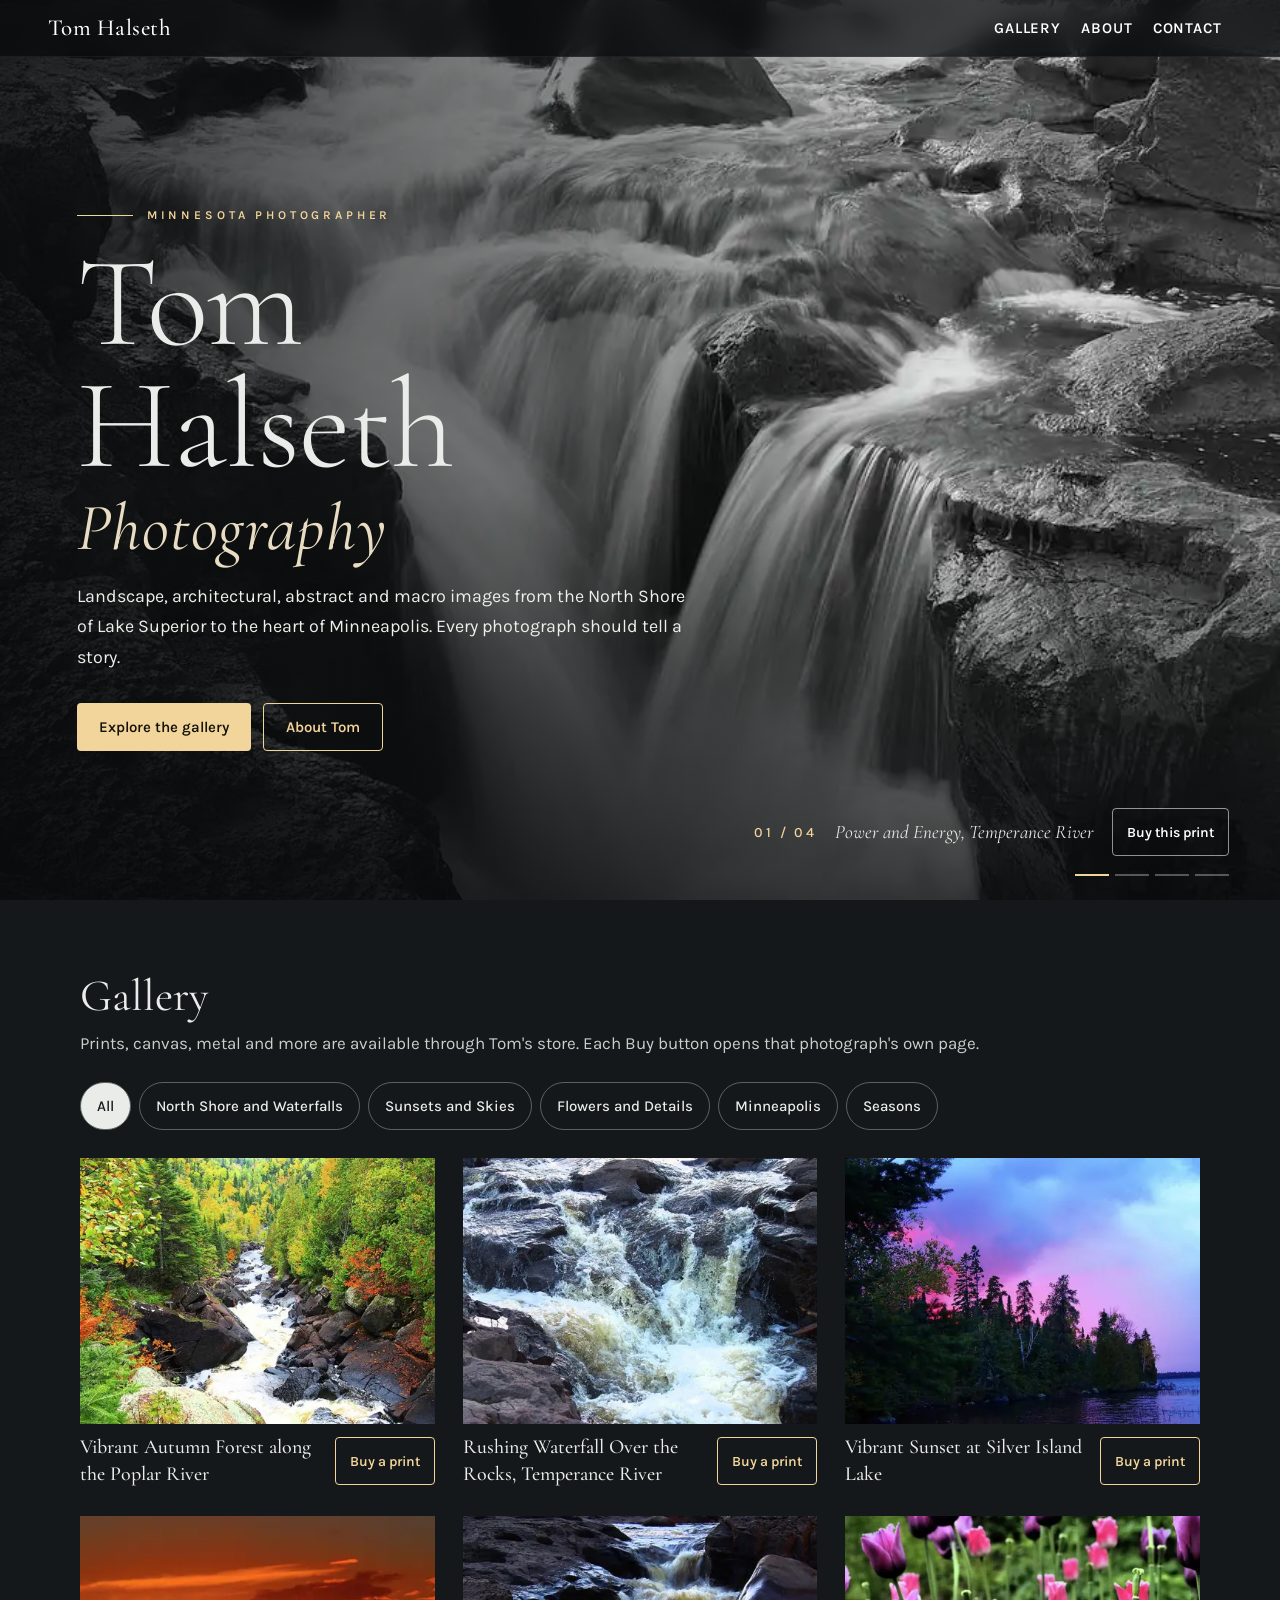
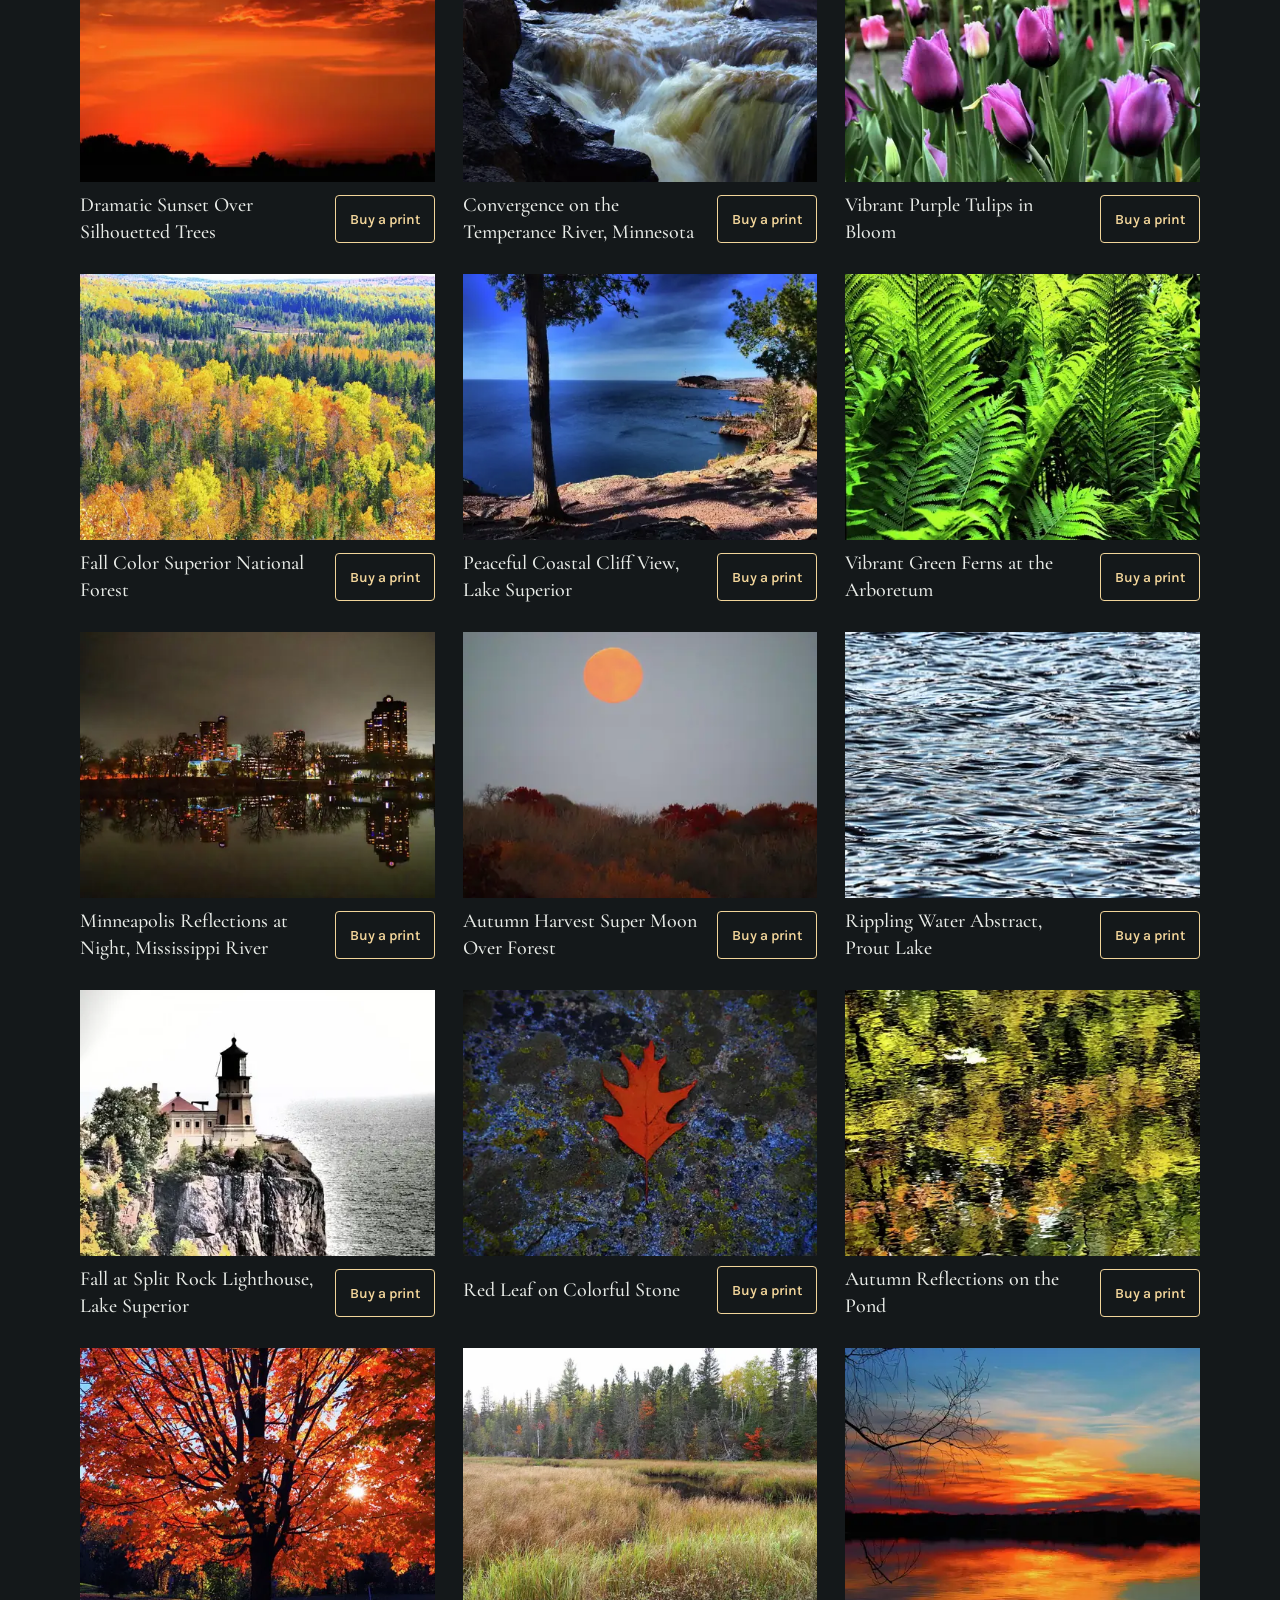
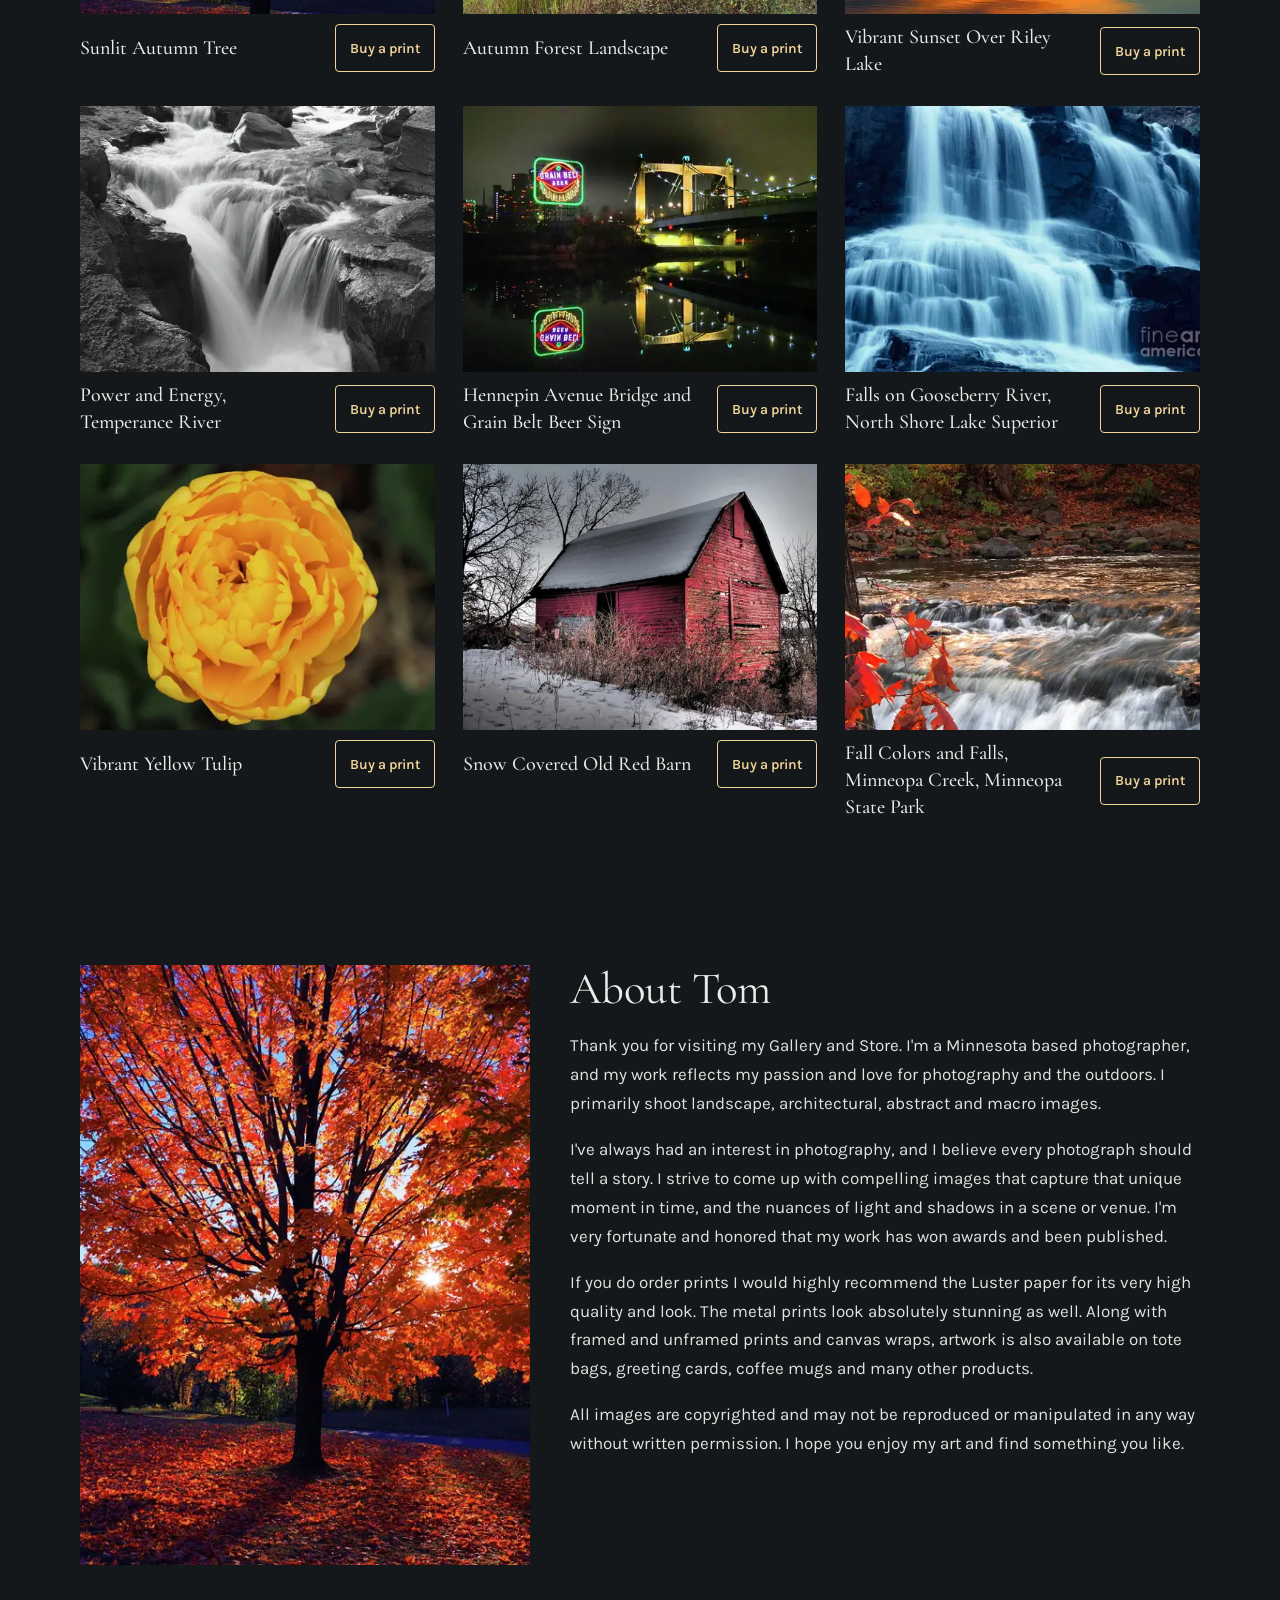
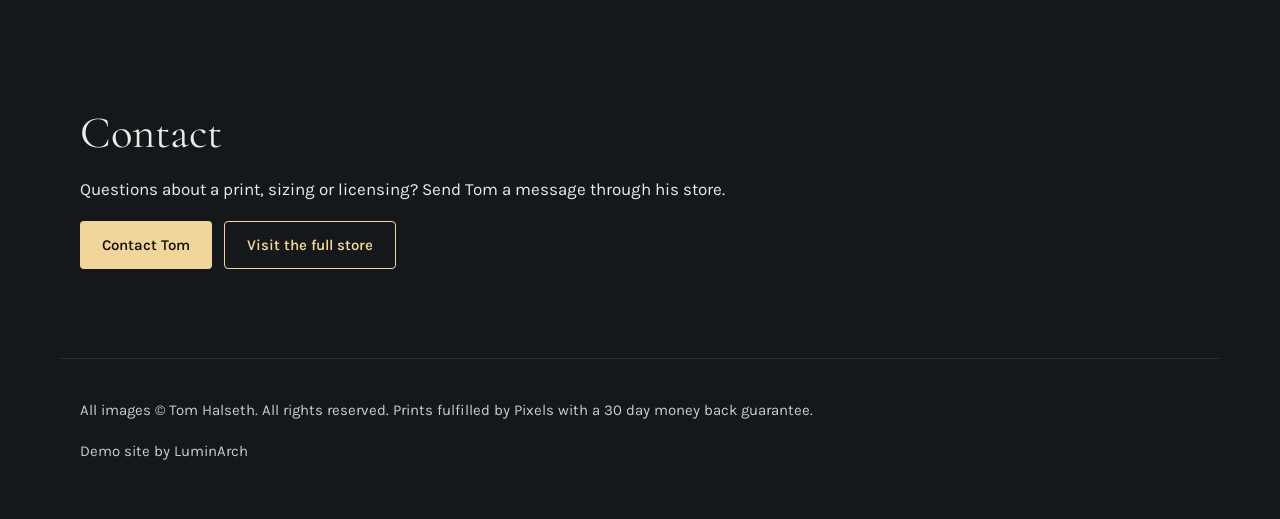
==== commit 1a79f5fb: "Fix mobile hero colliding with header; solid blurred header, flow layout caption, compact nav" ====
--- a/index.html
+++ b/index.html
@@ -1,16 +1,16 @@
-<!doctype html><html lang="en"><head><meta charset="utf-8"><meta name="viewport" content="width=device-width,initial-scale=1">
+<!doctype html><html lang="en"><head><meta charset="utf-8"><meta name="viewport" content="width=device-width,initial-scale=1,viewport-fit=cover">
 <title>Tom Halseth Photography | Minnesota Landscape Photographer</title>
 <meta name="description" content="Tom Halseth is a Minnesota based photographer of landscape, architectural, abstract and macro images, from Lake Superior&#x27;s North Shore to Minneapolis."><meta name="robots" content="noindex, nofollow"><link rel="canonical" href="https://daveo820.github.io/tom-halseth-demo/">
 <meta property="og:title" content="Tom Halseth Photography"><meta property="og:description" content="Tom Halseth is a Minnesota based photographer of landscape, architectural, abstract and macro images, from Lake Superior&#x27;s North Shore to Minneapolis."><meta property="og:image" content="https://daveo820.github.io/tom-halseth-demo/img/power-and-energy-temperance-river-tom-halseth-900.webp"><link rel="icon" href="data:,"><meta name="theme-color" content="#14181a">
 <link rel="preload" as="image" href="img/power-and-energy-temperance-river-tom-halseth-hero.webp" fetchpriority="high">
-<link rel="preload" href="fonts/CormorantGaramond.woff2" as="font" type="font/woff2" crossorigin><style>@font-face{font-family:"Cormorant Garamond";font-style:normal;font-weight:300 700;font-display:swap;src:url(fonts/CormorantGaramond.woff2) format("woff2")}
+<link rel="preload" href="fonts/Karla.woff2" as="font" type="font/woff2" crossorigin><link rel="preload" href="fonts/CormorantGaramond.woff2" as="font" type="font/woff2" crossorigin><style>@font-face{font-family:"Cormorant Garamond";font-style:normal;font-weight:300 700;font-display:swap;src:url(fonts/CormorantGaramond.woff2) format("woff2")}
 @font-face{font-family:"Cormorant Garamond";font-style:italic;font-weight:300 700;font-display:swap;src:url(fonts/CormorantGaramond-Italic.woff2) format("woff2")}
 @font-face{font-family:Karla;font-style:normal;font-weight:200 800;font-display:swap;src:url(fonts/Karla.woff2) format("woff2")}
 *{box-sizing:border-box}html{scroll-behavior:smooth}body{margin:0;font:17px/1.7 Karla,system-ui,sans-serif;color:#e9ece8;background:#14181a}
 a{color:#f2d59a}img{max-width:100%;height:auto;display:block}
 .skip{position:absolute;left:-999px;top:0;background:#f2d59a;color:#111;padding:12px}.skip:focus{left:8px;z-index:9}
 .vh{position:absolute;width:1px;height:1px;overflow:hidden;clip:rect(0 0 0 0)}
-.top{position:fixed;inset:0 0 auto;z-index:5;display:flex;justify-content:space-between;align-items:center;padding:6px clamp(16px,4vw,48px);background:linear-gradient(rgba(10,12,13,.7),rgba(10,12,13,0))}.top nav a{text-transform:uppercase;font-size:13px;letter-spacing:.18em}
+.top{position:fixed;inset:0 0 auto;z-index:5;display:flex;justify-content:space-between;align-items:center;gap:8px;padding:calc(4px + env(safe-area-inset-top)) max(clamp(16px,4vw,48px),env(safe-area-inset-right)) 4px max(clamp(16px,4vw,48px),env(safe-area-inset-left));min-height:calc(56px + env(safe-area-inset-top));background:rgba(10,12,13,.78);-webkit-backdrop-filter:blur(12px);backdrop-filter:blur(12px);border-bottom:1px solid rgba(255,255,255,.06);transition:background .3s}.top.scrolled{background:rgba(10,12,13,.94)}.top nav a{text-transform:uppercase;font-size:13px;letter-spacing:.18em}
 .brand,.top nav a{color:#fff;text-decoration:none;min-height:48px;display:inline-flex;align-items:center;padding:0 10px;font:600 15px/1 Karla,system-ui,sans-serif;letter-spacing:.06em}
 .brand{font:500 23px/1 "Cormorant Garamond",Georgia,serif;letter-spacing:.02em;padding-left:0}
 .btn{display:inline-flex;align-items:center;min-height:48px;padding:0 22px;border-radius:4px;background:#f2d59a;color:#16120a;font:600 15px/1 Karla,system-ui,sans-serif;text-decoration:none}
@@ -34,26 +34,27 @@
 dialog img{max-height:78vh;width:auto;margin:auto}figcaption{display:flex;justify-content:space-between;align-items:center;gap:12px;padding-top:12px}
 .x,.nav{position:absolute;min-width:48px;min-height:48px;border:0;background:rgba(255,255,255,.12);color:#fff;font-size:28px;border-radius:24px;cursor:pointer}
 .x{top:12px;right:12px}.prev{left:8px}.next{right:8px}
-@media(max-width:600px){.top nav a{padding:0 7px;font-size:14px}.brand{font-size:17px}.hero{min-height:78vh}.nav{bottom:16px}}
+@media(max-width:600px){.top nav a{padding:0 6px;font-size:11.5px;letter-spacing:.12em}.brand{font-size:19px}.nav{bottom:16px}}
 
-.hero{position:relative;height:100svh;min-height:560px;overflow:hidden;background:#0e1112;display:grid;grid-template-columns:1fr;align-items:end}
+.hero{position:relative;min-height:100vh;min-height:100svh;overflow:hidden;background:#0e1112;display:flex;flex-direction:column;justify-content:flex-end;padding-top:calc(56px + env(safe-area-inset-top) + clamp(32px,8vh,96px))}
 .slides,.veil{position:absolute;inset:0}
 .sl{position:absolute;inset:0;width:100%;height:100%;object-fit:cover;opacity:0;transform:scale(1.08);transition:opacity 2.2s ease,transform 9s linear}
 .sl.on{opacity:1;transform:scale(1)}
 .veil{background:linear-gradient(90deg,rgba(8,10,11,.82) 0%,rgba(8,10,11,.45) 45%,rgba(8,10,11,.05) 75%),linear-gradient(0deg,rgba(8,10,11,.75),rgba(8,10,11,0) 45%)}
-.hero-t{position:relative;z-index:1;padding:0 clamp(20px,6vw,96px) clamp(120px,16vh,170px);max-width:780px}
+.hero-t{position:relative;z-index:1;padding:0 clamp(20px,6vw,96px) 40px;max-width:780px}
 .eyebrow{display:flex;align-items:center;gap:14px;font:600 12px/1 Karla,sans-serif;letter-spacing:.32em;text-transform:uppercase;color:#f2d59a;margin:0 0 22px}
 .rule{display:inline-block;width:56px;height:1px;background:#f2d59a}
-h1{margin:0 0 22px;font:300 clamp(3.4rem,10vw,8rem)/.92 "Cormorant Garamond",Georgia,serif;letter-spacing:-.01em}
+h1{margin:0 0 22px;font:300 clamp(2.6rem,11vw,8rem)/.95 "Cormorant Garamond",Georgia,serif;letter-spacing:-.01em}
 h1 em{display:block;font-style:italic;font-weight:400;font-size:.52em;color:#e8dcc3;letter-spacing:.02em;margin-top:.15em}
 .lede{font-size:clamp(1rem,1.4vw,1.15rem);max-width:34em;margin:0 0 30px;color:#eceee9}
-.hero-cap{position:absolute;z-index:1;right:clamp(20px,4vw,56px);bottom:28px;left:clamp(20px,6vw,96px);display:flex;align-items:center;gap:18px;flex-wrap:wrap;justify-content:flex-end;font-size:14px;color:#e4e7e3}
+.hero-cap{position:relative;z-index:1;margin:0 clamp(20px,4vw,56px) 0 clamp(20px,6vw,96px);padding:0 0 calc(24px + env(safe-area-inset-bottom));display:flex;align-items:center;gap:18px;flex-wrap:wrap;justify-content:flex-end;font-size:14px;color:#e4e7e3}
 .num{font:500 14px Karla,sans-serif;letter-spacing:.2em;color:#f2d59a}
 .ct{font:italic 400 1.2rem "Cormorant Garamond",Georgia,serif}
 .cb{color:#fff;border-color:rgba(255,255,255,.55)}
 .bars{display:flex;gap:6px;flex-basis:100%;justify-content:flex-end}.bars i{width:34px;height:2px;background:rgba(255,255,255,.3)}.bars i.on{background:#f2d59a}
-@media(max-width:700px){.veil{background:linear-gradient(0deg,rgba(8,10,11,.92) 0%,rgba(8,10,11,.55) 55%,rgba(8,10,11,.15))}.hero-t{padding-bottom:150px}.hero-cap{justify-content:space-between;bottom:18px}.ct{display:none}.bars{display:none}}
+@media(max-width:700px){.veil{background:linear-gradient(0deg,rgba(8,10,11,.92) 0%,rgba(8,10,11,.6) 60%,rgba(8,10,11,.35))}.hero-t{padding-bottom:28px}.hero-cap{justify-content:space-between;border-top:1px solid rgba(255,255,255,.14);padding-top:14px;margin-right:20px}.ct,.bars{display:none}}
 @media(prefers-reduced-motion:reduce){.sl{transition:opacity 1s}.sl,.sl.on{transform:none}}
+@media(max-width:374px){.top nav a{padding:0 5px;font-size:11px;letter-spacing:.08em}.brand{font-size:17px}.row .btn{padding:0 16px}}
 </style>
 <script type="application/ld+json">[{"@context": "https://schema.org", "@type": "Person", "name": "Tom Halseth", "jobTitle": "Photographer", "url": "https://daveo820.github.io/tom-halseth-demo/", "image": "https://daveo820.github.io/tom-halseth-demo/img/power-and-energy-temperance-river-tom-halseth-900.webp", "homeLocation": {"@type": "Place", "name": "Minnesota"}, "sameAs": ["https://tom-halseth.pixels.com"], "description": "Tom Halseth is a Minnesota based photographer of landscape, architectural, abstract and macro images, from Lake Superior's North Shore to Minneapolis."}, {"@context": "https://schema.org", "@type": "ImageGallery", "name": "Tom Halseth Photography", "url": "https://daveo820.github.io/tom-halseth-demo/", "author": {"@type": "Person", "name": "Tom Halseth"}, "image": [{"@type": "ImageObject", "name": "Vibrant Autumn Forest along the Poplar River", "contentUrl": "https://daveo820.github.io/tom-halseth-demo/img/vibrant-autumn-forest-along-the-poplar-river-tom-halseth-900.webp", "url": "https://tom-halseth.pixels.com/featured/vibrant-autumn-forest-along-the-poplar-river-tom-halseth.html", "creator": {"@type": "Person", "name": "Tom Halseth"}}, {"@type": "ImageObject", "name": "Rushing Waterfall Over the Rocks, Temperance River", "contentUrl": "https://daveo820.github.io/tom-halseth-demo/img/rushing-waterfall-over-the-rocks-temperance-river-tom-halseth-900.webp", "url": "https://tom-halseth.pixels.com/featured/rushing-waterfall-over-the-rocks-temperance-river-tom-halseth.html", "creator": {"@type": "Person", "name": "Tom Halseth"}}, {"@type": "ImageObject", "name": "Vibrant Sunset at Silver Island Lake", "contentUrl": "https://daveo820.github.io/tom-halseth-demo/img/vibrant-sunset-over-a-bay-at-silver-island-lake-tom-halseth-900.webp", "url": "https://tom-halseth.pixels.com/featured/vibrant-sunset-over-a-bay-at-silver-island-lake-tom-halseth.html", "creator": {"@type": "Person", "name": "Tom Halseth"}}, {"@type": "ImageObject", "name": "Dramatic Sunset Over Silhouetted Trees", "contentUrl": "https://daveo820.github.io/tom-halseth-demo/img/dramatic-sunset-over-silhouetted-trees-tom-halseth-900.webp", "url": "https://tom-halseth.pixels.com/featured/dramatic-sunset-over-silhouetted-trees-tom-halseth.html", "creator": {"@type": "Person", "name": "Tom Halseth"}}, {"@type": "ImageObject", "name": "Convergence on the Temperance River, Minnesota", "contentUrl": "https://daveo820.github.io/tom-halseth-demo/img/convergence-on-the-temperance-river-tom-halseth-900.webp", "url": "https://tom-halseth.pixels.com/featured/convergence-on-the-temperance-river-tom-halseth.html", "creator": {"@type": "Person", "name": "Tom Halseth"}}, {"@type": "ImageObject", "name": "Vibrant Purple Tulips in Bloom", "contentUrl": "https://daveo820.github.io/tom-halseth-demo/img/vibrant-purple-tulips-in-bloom-tom-halseth-900.webp", "url": "https://tom-halseth.pixels.com/featured/vibrant-purple-tulips-in-bloom-tom-halseth.html", "creator": {"@type": "Person", "name": "Tom Halseth"}}, {"@type": "ImageObject", "name": "Fall Color Superior National Forest", "contentUrl": "https://daveo820.github.io/tom-halseth-demo/img/fall-in-superior-national-forest-tom-halseth-900.webp", "url": "https://tom-halseth.pixels.com/featured/fall-color-superior-national-forest-tom-halseth.html", "creator": {"@type": "Person", "name": "Tom Halseth"}}, {"@type": "ImageObject", "name": "Peaceful Coastal Cliff View, Lake Superior", "contentUrl": "https://daveo820.github.io/tom-halseth-demo/img/peaceful-coastal-cliff-view-lake-superior-tom-halseth-900.webp", "url": "https://tom-halseth.pixels.com/featured/peaceful-coastal-cliff-view-lake-superior-tom-halseth.html", "creator": {"@type": "Person", "name": "Tom Halseth"}}, {"@type": "ImageObject", "name": "Vibrant Green Ferns at the Arboretum", "contentUrl": "https://daveo820.github.io/tom-halseth-demo/img/vibrant-green-ferns-at-the-arboretum-tom-halseth-900.webp", "url": "https://tom-halseth.pixels.com/featured/vibrant-green-ferns-at-the-arboretum-tom-halseth.html", "creator": {"@type": "Person", "name": "Tom Halseth"}}, {"@type": "ImageObject", "name": "Minneapolis Reflections at Night, Mississippi River", "contentUrl": "https://daveo820.github.io/tom-halseth-demo/img/minneapolis-reflections-at-night-mississippi-river-tom-halseth-900.webp", "url": "https://tom-halseth.pixels.com/featured/minneapolis-reflections-at-night-mississippi-river-tom-halseth.html", "creator": {"@type": "Person", "name": "Tom Halseth"}}, {"@type": "ImageObject", "name": "Autumn Harvest Super Moon Over Forest", "contentUrl": "https://daveo820.github.io/tom-halseth-demo/img/autumn-harvest-super-moon-over-forest-tom-halseth-900.webp", "url": "https://tom-halseth.pixels.com/featured/autumn-harvest-super-moon-over-forest-tom-halseth.html", "creator": {"@type": "Person", "name": "Tom Halseth"}}, {"@type": "ImageObject", "name": "Rippling Water Abstract, Prout Lake", "contentUrl": "https://daveo820.github.io/tom-halseth-demo/img/rippling-water-abstract-prout-lake-tom-halseth-900.webp", "url": "https://tom-halseth.pixels.com/featured/rippling-water-abstract-prout-lake-tom-halseth.html", "creator": {"@type": "Person", "name": "Tom Halseth"}}, {"@type": "ImageObject", "name": "Fall at Split Rock Lighthouse, Lake Superior", "contentUrl": "https://daveo820.github.io/tom-halseth-demo/img/fall-at-split-rock-lighthouse-lake-superior-tom-halseth-900.webp", "url": "https://tom-halseth.pixels.com/featured/fall-at-split-rock-lighthouse-lake-superior-tom-halseth.html", "creator": {"@type": "Person", "name": "Tom Halseth"}}, {"@type": "ImageObject", "name": "Red Leaf on Colorful Stone", "contentUrl": "https://daveo820.github.io/tom-halseth-demo/img/red-leaf-on-colorful-stone-tom-halseth-900.webp", "url": "https://tom-halseth.pixels.com/featured/red-leaf-on-colorful-stone-tom-halseth.html", "creator": {"@type": "Person", "name": "Tom Halseth"}}, {"@type": "ImageObject", "name": "Autumn Reflections on the Pond", "contentUrl": "https://daveo820.github.io/tom-halseth-demo/img/autumn-reflections-on-the-pond-tom-halseth-900.webp", "url": "https://tom-halseth.pixels.com/featured/autumn-reflections-on-the-pond-tom-halseth.html", "creator": {"@type": "Person", "name": "Tom Halseth"}}, {"@type": "ImageObject", "name": "Sunlit Autumn Tree", "contentUrl": "https://daveo820.github.io/tom-halseth-demo/img/sunlit-autumn-tree-tom-halseth-900.webp", "url": "https://tom-halseth.pixels.com/featured/sunlit-autumn-tree-tom-halseth.html", "creator": {"@type": "Person", "name": "Tom Halseth"}}, {"@type": "ImageObject", "name": "Autumn Forest Landscape", "contentUrl": "https://daveo820.github.io/tom-halseth-demo/img/autumn-forest-landscape-tom-halseth-900.webp", "url": "https://tom-halseth.pixels.com/featured/autumn-forest-landscape-tom-halseth.html", "creator": {"@type": "Person", "name": "Tom Halseth"}}, {"@type": "ImageObject", "name": "Vibrant Sunset Over Riley Lake", "contentUrl": "https://daveo820.github.io/tom-halseth-demo/img/vibrant-sunset-over-riley-lake-tom-halseth-900.webp", "url": "https://tom-halseth.pixels.com/featured/vibrant-sunset-over-riley-lake-tom-halseth.html", "creator": {"@type": "Person", "name": "Tom Halseth"}}, {"@type": "ImageObject", "name": "Power and Energy, Temperance River", "contentUrl": "https://daveo820.github.io/tom-halseth-demo/img/power-and-energy-temperance-river-tom-halseth-900.webp", "url": "https://tom-halseth.pixels.com/featured/power-and-energy-temperance-river-tom-halseth.html", "creator": {"@type": "Person", "name": "Tom Halseth"}}, {"@type": "ImageObject", "name": "Hennepin Avenue Bridge and Grain Belt Beer Sign", "contentUrl": "https://daveo820.github.io/tom-halseth-demo/img/hennepin-avenue-bridge-and-grain-belt-beer-sign-tom-halseth-900.webp", "url": "https://tom-halseth.pixels.com/featured/hennepin-avenue-bridge-and-grain-belt-beer-sign-tom-halseth.html", "creator": {"@type": "Person", "name": "Tom Halseth"}}, {"@type": "ImageObject", "name": "Falls on Gooseberry River, North Shore Lake Superior", "contentUrl": "https://daveo820.github.io/tom-halseth-demo/img/at-the-falls-tom-halseth-900.webp", "url": "https://tom-halseth.pixels.com/featured/falls-on-gooseberry-river-north-shore-lake-superior-tom-halseth.html", "creator": {"@type": "Person", "name": "Tom Halseth"}}, {"@type": "ImageObject", "name": "Vibrant Yellow Tulip", "contentUrl": "https://daveo820.github.io/tom-halseth-demo/img/vibrant-yellow-tulip-tom-halseth-900.webp", "url": "https://tom-halseth.pixels.com/featured/vibrant-yellow-tulip-tom-halseth.html", "creator": {"@type": "Person", "name": "Tom Halseth"}}, {"@type": "ImageObject", "name": "Snow Covered Old Red Barn", "contentUrl": "https://daveo820.github.io/tom-halseth-demo/img/abandoned-but-still-standin-tom-halseth-900.webp", "url": "https://tom-halseth.pixels.com/featured/snow-covered-old-red-barn-tom-halseth.html", "creator": {"@type": "Person", "name": "Tom Halseth"}}, {"@type": "ImageObject", "name": "Fall Colors and Falls, Minneopa Creek, Minneopa State Park", "contentUrl": "https://daveo820.github.io/tom-halseth-demo/img/fall-at-minneopa-creek-minneopa-state-park-tom-halseth-900.webp", "url": "https://tom-halseth.pixels.com/featured/fall-colors-and-falls-minneopa-creek-minneopa-state-park-tom-halseth.html", "creator": {"@type": "Person", "name": "Tom Halseth"}}]}]</script></head><body>
 <a class="skip" href="#main">Skip to content</a>
@@ -87,5 +88,6 @@
 addEventListener('load',()=>{const sl=[...document.querySelectorAll('.sl')],bars=document.querySelectorAll('.bars i'),num=document.querySelector('.num'),ct=document.querySelector('.ct'),cb=document.querySelector('.cb');
 sl.slice(1).forEach(i=>i.src=i.dataset.src);let k=0;
 setInterval(()=>{if(document.hidden)return;sl[k].classList.remove('on');bars[k].classList.remove('on');k=(k+1)%sl.length;sl[k].classList.add('on');bars[k].classList.add('on');num.textContent='0'+(k+1)+' / 0'+sl.length;ct.textContent=HERO[k][0];cb.href=HERO[k][1]},7000)});
+const tp=document.querySelector('.top');const onS=()=>tp.classList.toggle('scrolled',scrollY>40);addEventListener('scroll',onS,{passive:true});onS();
 </script>
 </body></html>
